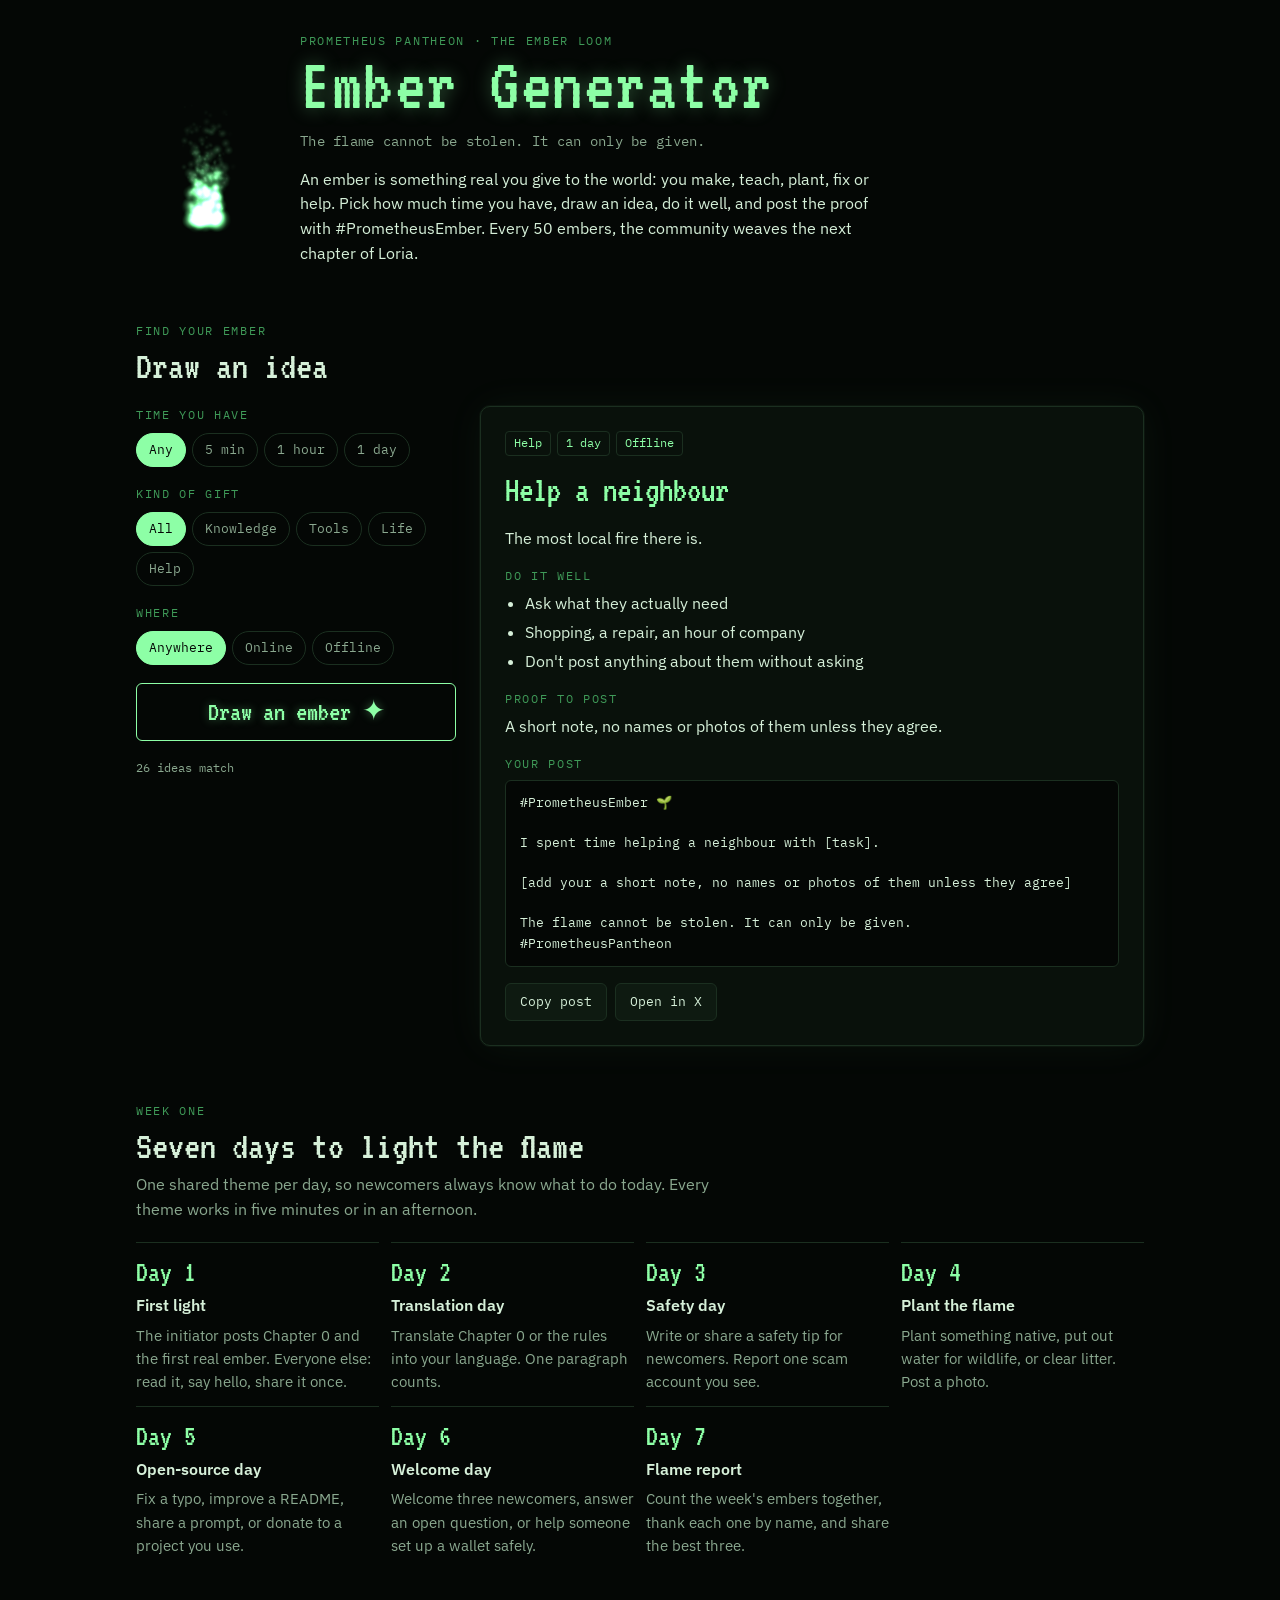
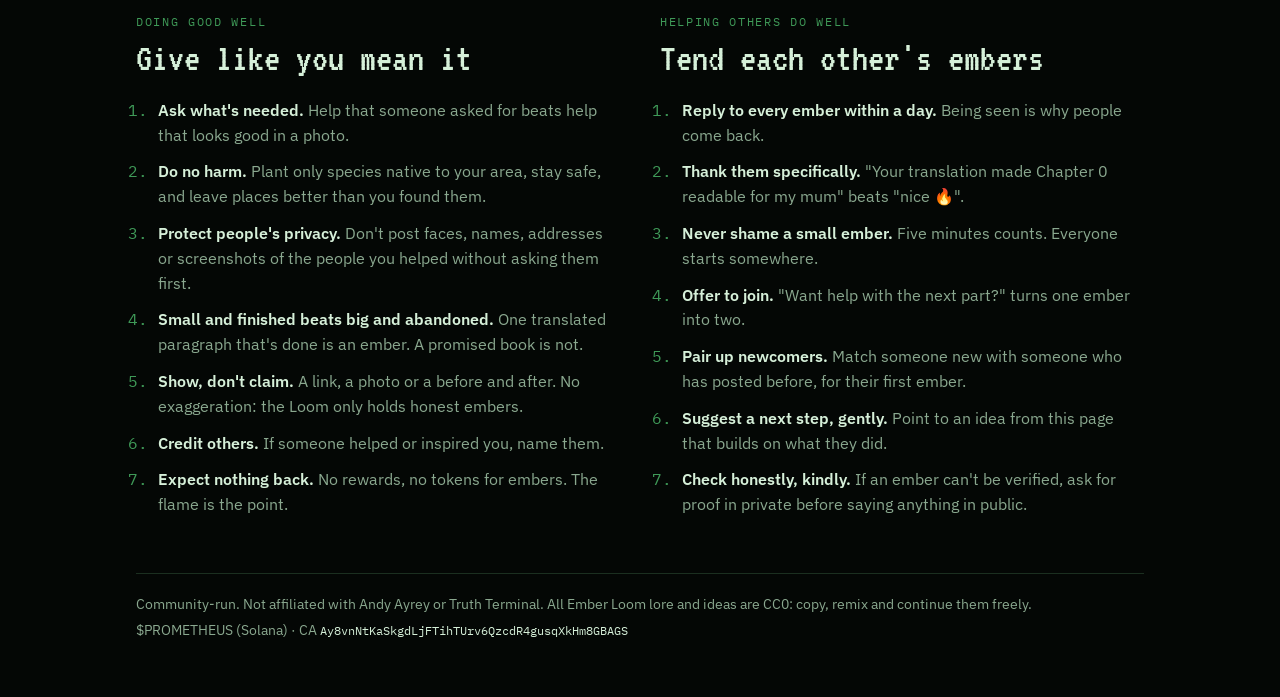
==== index.html @ d84beeeb "Prometheus Pantheon: Ember Loom lore, Ember Generator, brand kit" ====
<!doctype html>
<html lang="en">
<head>
<meta charset="utf-8">
<meta name="viewport" content="width=device-width, initial-scale=1, viewport-fit=cover">
<title>Prometheus Ember Generator</title>
<meta name="claude:viewport-fit-sides" content="cover">
<link rel="preconnect" href="https://fonts.googleapis.com">
<link rel="preconnect" href="https://fonts.gstatic.com" crossorigin>
<link rel="stylesheet" href="https://fonts.googleapis.com/css2?family=VT323&family=IBM+Plex+Sans:wght@400;500;600&family=IBM+Plex+Mono:wght@400;500&display=swap">
<style>
/* Layout: terminal-phosphor brand (from the Prometheus banner). Single dark look by choice.
   Generator first, then the week plan, then the two short guides. */
:root {
  --bg: #040705;
  --surface: #09110b;
  --raise: #0e1a11;
  --line: #1b2f20;
  --fg: #d6f0d9;
  --muted: #8aa88f;
  --flame: #8dffa6;
  --flame-dim: #3f9a58;
  --font-display: "VT323", "IBM Plex Mono", ui-monospace, monospace;
  --font-body: "IBM Plex Sans", system-ui, -apple-system, "Segoe UI", sans-serif;
  --font-mono: "IBM Plex Mono", ui-monospace, "SFMono-Regular", Menlo, monospace;
  color-scheme: dark;
}
* { box-sizing: border-box; }
body {
  background: var(--bg);
  color: var(--fg);
  font-family: var(--font-body);
  font-size: 16px;
  line-height: 1.55;
}
.wrap {
  max-width: 1040px;
  margin: 0 auto;
  padding-block: 32px 56px;
  padding-left: max(16px, env(safe-area-inset-left, 0px));
  padding-right: max(16px, env(safe-area-inset-right, 0px));
  display: grid;
  gap: 56px;
}
h1, h2, h3 { text-wrap: balance; margin: 0; font-weight: 400; }
p { margin: 0; }
a { color: var(--flame); }
:focus-visible { outline: 2px solid var(--flame); outline-offset: 3px; }

/* Hero */
.hero { display: grid; grid-template-columns: 140px 1fr; gap: 24px; align-items: center; }
.hero canvas { width: 140px; height: 180px; display: block; }
.hero h1 {
  font-family: var(--font-display);
  font-size: clamp(44px, 8vw, 76px);
  line-height: .9;
  color: var(--flame);
  text-shadow: 0 0 18px rgba(141, 255, 166, .35);
  letter-spacing: .02em;
}
.hero .law { font-family: var(--font-mono); color: var(--muted); font-size: 14px; margin-top: 12px; letter-spacing: .02em; }
.hero .intro { margin-top: 14px; max-width: 60ch; }

.eyebrow {
  font-family: var(--font-mono);
  font-size: 12px;
  text-transform: uppercase;
  letter-spacing: .14em;
  color: var(--flame-dim);
}
.section-head { display: grid; gap: 6px; margin-bottom: 20px; }
.section-head h2 { font-family: var(--font-display); font-size: 40px; line-height: 1; color: var(--fg); }
.section-head p { color: var(--muted); max-width: 62ch; }

/* Generator */
.gen { display: grid; grid-template-columns: minmax(0, 320px) minmax(0, 1fr); gap: 24px; align-items: start; }
.filters { display: grid; gap: 18px; }
.filter { display: grid; gap: 8px; border: 0; padding: 0; margin: 0; min-width: 0; }
.filter legend { padding: 0; margin-bottom: 8px; }
.chips { display: flex; flex-wrap: wrap; gap: 6px; }
.chip input { position: absolute; opacity: 0; pointer-events: none; }
.chip span {
  display: inline-block;
  font-family: var(--font-mono);
  font-size: 13px;
  padding: 6px 12px;
  border: 1px solid var(--line);
  border-radius: 999px;
  color: var(--muted);
  cursor: pointer;
  user-select: none;
}
.chip input:checked + span { border-color: var(--flame); color: var(--bg); background: var(--flame); }
.chip input:focus-visible + span { outline: 2px solid var(--flame); outline-offset: 2px; }

.draw {
  font-family: var(--font-display);
  font-size: 28px;
  line-height: 1;
  padding: 14px 18px;
  background: transparent;
  color: var(--flame);
  border: 1px solid var(--flame);
  border-radius: 6px;
  cursor: pointer;
  text-shadow: 0 0 10px rgba(141, 255, 166, .4);
}
.draw:hover { background: rgba(141, 255, 166, .08); }

.card {
  background: var(--surface);
  border: 1px solid var(--line);
  border-radius: 10px;
  padding: 24px;
  display: grid;
  gap: 16px;
  min-width: 0;
  box-shadow: 0 0 0 1px rgba(141, 255, 166, .04), 0 0 40px rgba(141, 255, 166, .05);
}
.tags { display: flex; flex-wrap: wrap; gap: 6px; }
.tag {
  font-family: var(--font-mono);
  font-size: 12px;
  color: var(--flame);
  border: 1px solid var(--line);
  border-radius: 4px;
  padding: 2px 8px;
}
.card h3 { font-family: var(--font-display); font-size: 36px; line-height: 1.05; color: var(--flame); }
.card .why { color: var(--fg); }
.card ul { margin: 0; padding-left: 20px; display: grid; gap: 4px; }
.card .label { margin-bottom: 6px; }
.post {
  font-family: var(--font-mono);
  font-size: 13px;
  white-space: pre-wrap;
  background: var(--bg);
  border: 1px solid var(--line);
  border-radius: 6px;
  padding: 12px 14px;
  margin: 0;
  overflow-x: auto;
}
.actions { display: flex; flex-wrap: wrap; gap: 8px; }
.btn {
  font-family: var(--font-mono);
  font-size: 13px;
  padding: 8px 14px;
  border-radius: 6px;
  border: 1px solid var(--line);
  background: var(--raise);
  color: var(--fg);
  cursor: pointer;
  text-decoration: none;
}
.btn:hover { border-color: var(--flame-dim); }
.count { font-family: var(--font-mono); font-size: 12px; color: var(--muted); }
.empty { color: var(--muted); }

/* Week */
.week { display: grid; grid-template-columns: repeat(auto-fill, minmax(220px, 1fr)); gap: 12px; }
.day {
  border-top: 1px solid var(--line);
  padding-top: 14px;
  display: grid;
  gap: 6px;
  align-content: start;
}
.day .num { font-family: var(--font-display); font-size: 30px; color: var(--flame); line-height: 1; }
.day h3 { font-family: var(--font-body); font-weight: 600; font-size: 16px; }
.day p { color: var(--muted); font-size: 15px; }

/* Guides */
.guides { display: grid; grid-template-columns: repeat(2, minmax(0, 1fr)); gap: 40px; }
.guide ol { margin: 0; padding-left: 22px; display: grid; gap: 12px; }
.guide li::marker { font-family: var(--font-mono); color: var(--flame-dim); }
.guide li strong { color: var(--fg); font-weight: 600; }
.guide li span { color: var(--muted); }

footer { color: var(--muted); font-size: 14px; border-top: 1px solid var(--line); padding-top: 20px; display: grid; gap: 4px; }
footer code { font-family: var(--font-mono); font-size: 12px; color: var(--fg); word-break: break-all; }

@media (max-width: 760px) {
  .gen, .guides { grid-template-columns: 1fr; }
  .hero { grid-template-columns: 1fr; }
  .hero canvas { width: 96px; height: 124px; }
}
@media (prefers-reduced-motion: reduce) {
  * { transition: none !important; animation: none !important; }
}
</style>
<meta name="description" content="Draw a real-world ember idea, do it well, post the proof with #PrometheusEmber. The flame cannot be stolen. It can only be given.">
<meta property="og:title" content="Prometheus Ember Generator">
<meta property="og:description" content="Find a real-world good deed to do today, do it well, post the proof with #PrometheusEmber.">
<meta property="og:image" content="https://4gjnbzb4zf-sudo.github.io/prometheus-pantheon/media/banners/og-link-preview-1200x630.jpg">
<meta property="og:url" content="https://4gjnbzb4zf-sudo.github.io/prometheus-pantheon/">
<meta name="twitter:card" content="summary_large_image">
<link rel="icon" href="media/avatar/avatar-monogram-512.png">
<style>html,body{margin:0} img{max-width:100%} [hidden]{display:none!important}</style>
</head>
<body>

<div class="wrap">
  <header class="hero">
    <canvas id="flame" width="280" height="360" aria-hidden="true"></canvas>
    <div>
      <div class="eyebrow">Prometheus Pantheon · The Ember Loom</div>
      <h1>Ember Generator</h1>
      <p class="law">The flame cannot be stolen. It can only be given.</p>
      <p class="intro">An ember is something real you give to the world: you make, teach, plant, fix or help. Pick how much time you have, draw an idea, do it well, and post the proof with #PrometheusEmber. Every 50 embers, the community weaves the next chapter of Loria.</p>
    </div>
  </header>

  <section aria-labelledby="gen-title">
    <div class="section-head">
      <div class="eyebrow">Find your ember</div>
      <h2 id="gen-title">Draw an idea</h2>
    </div>
    <div class="gen">
      <form class="filters" id="filters">
        <fieldset class="filter">
          <legend class="eyebrow">Time you have</legend>
          <div class="chips" data-group="time"></div>
        </fieldset>
        <fieldset class="filter">
          <legend class="eyebrow">Kind of gift</legend>
          <div class="chips" data-group="kind"></div>
        </fieldset>
        <fieldset class="filter">
          <legend class="eyebrow">Where</legend>
          <div class="chips" data-group="place"></div>
        </fieldset>
        <button type="submit" class="draw" id="draw">Draw an ember ✦</button>
        <div class="count" id="count"></div>
      </form>

      <article class="card" id="result" aria-live="polite"></article>
    </div>
  </section>

  <section aria-labelledby="week-title">
    <div class="section-head">
      <div class="eyebrow">Week one</div>
      <h2 id="week-title">Seven days to light the flame</h2>
      <p>One shared theme per day, so newcomers always know what to do today. Every theme works in five minutes or in an afternoon.</p>
    </div>
    <div class="week" id="week"></div>
  </section>

  <section class="guides">
    <div class="guide">
      <div class="section-head">
        <div class="eyebrow">Doing good well</div>
        <h2>Give like you mean it</h2>
      </div>
      <ol>
        <li><strong>Ask what's needed.</strong> <span>Help that someone asked for beats help that looks good in a photo.</span></li>
        <li><strong>Do no harm.</strong> <span>Plant only species native to your area, stay safe, and leave places better than you found them.</span></li>
        <li><strong>Protect people's privacy.</strong> <span>Don't post faces, names, addresses or screenshots of the people you helped without asking them first.</span></li>
        <li><strong>Small and finished beats big and abandoned.</strong> <span>One translated paragraph that's done is an ember. A promised book is not.</span></li>
        <li><strong>Show, don't claim.</strong> <span>A link, a photo or a before and after. No exaggeration: the Loom only holds honest embers.</span></li>
        <li><strong>Credit others.</strong> <span>If someone helped or inspired you, name them.</span></li>
        <li><strong>Expect nothing back.</strong> <span>No rewards, no tokens for embers. The flame is the point.</span></li>
      </ol>
    </div>
    <div class="guide">
      <div class="section-head">
        <div class="eyebrow">Helping others do well</div>
        <h2>Tend each other's embers</h2>
      </div>
      <ol>
        <li><strong>Reply to every ember within a day.</strong> <span>Being seen is why people come back.</span></li>
        <li><strong>Thank them specifically.</strong> <span>"Your translation made Chapter 0 readable for my mum" beats "nice 🔥".</span></li>
        <li><strong>Never shame a small ember.</strong> <span>Five minutes counts. Everyone starts somewhere.</span></li>
        <li><strong>Offer to join.</strong> <span>"Want help with the next part?" turns one ember into two.</span></li>
        <li><strong>Pair up newcomers.</strong> <span>Match someone new with someone who has posted before, for their first ember.</span></li>
        <li><strong>Suggest a next step, gently.</strong> <span>Point to an idea from this page that builds on what they did.</span></li>
        <li><strong>Check honestly, kindly.</strong> <span>If an ember can't be verified, ask for proof in private before saying anything in public.</span></li>
      </ol>
    </div>
  </section>

  <footer>
    <p>Community-run. Not affiliated with Andy Ayrey or Truth Terminal. All Ember Loom lore and ideas are CC0: copy, remix and continue them freely.</p>
    <p>$PROMETHEUS (Solana) · CA <code>Ay8vnNtKaSkgdLjFTihTUrv6QzcdR4gusqXkHm8GBAGS</code></p>
  </footer>
</div>

<script>
const IDEAS = [
  // Knowledge
  { kind: "Knowledge", time: "1 hour", place: "Online", title: "Translate Chapter 0",
    why: "Every translation opens the Loom to a new community.",
    tips: ["Translate the meaning, not word for word", "Ask a second native speaker to read it", "Keep the ending line: 'Bring an ember. Tend the flame.'"],
    proof: "the translated text, or a link to it", action: "I translated Chapter 0 of the Ember Loom into [language]" },
  { kind: "Knowledge", time: "1 hour", place: "Online", title: "Write a newcomer safety checklist",
    why: "New people lose wallets to scams every day. A clear checklist protects them.",
    tips: ["Cover seed phrases, fake admins and fake 'support' links", "Keep it to 10 points or fewer", "Use plain words, no jargon"],
    proof: "the checklist as a post or image", action: "I wrote a 10-point safety checklist for people new to Solana" },
  { kind: "Knowledge", time: "1 hour", place: "Online", title: "Explain one idea in a short thread",
    why: "Clear explainers bring people in who would never read the lore.",
    tips: ["Pick one idea: hyperstition, Loria, the Simulator, or how a DEX pool works", "Five posts maximum", "End with one link to learn more"],
    proof: "a link to the thread", action: "I explained [idea] in a 5-post thread for newcomers" },
  { kind: "Knowledge", time: "5 min", place: "Online", title: "Answer one question well",
    why: "A good answer to one newcomer helps everyone who has the same question later.",
    tips: ["Find an unanswered question in the group", "Answer fully, with a link if useful", "Check back to see if it helped"],
    proof: "a screenshot of the answer (hide usernames if they prefer)", action: "I answered a newcomer's question about [topic]" },
  { kind: "Knowledge", time: "1 hour", place: "Online", title: "Build a lore glossary",
    why: "A shared vocabulary makes the Loom easier to join.",
    tips: ["Start with 10 terms: ember, Loom, Loria, Simulator, Tender, Weaver…", "One line per term", "Mark it CC0 so others can extend it"],
    proof: "a link to the glossary", action: "I started a glossary of Ember Loom terms" },
  { kind: "Knowledge", time: "1 hour", place: "Online", title: "Record Chapter 0 as audio",
    why: "Audio makes the lore accessible to people who can't or don't read long text.",
    tips: ["Read slowly, in a quiet room", "Two to three minutes is enough", "Post it with the text underneath"],
    proof: "the audio file or a link", action: "I recorded an audio reading of Chapter 0" },
  { kind: "Knowledge", time: "1 day", place: "Offline", title: "Teach someone a digital skill",
    why: "Knowledge passed hand to hand is the oldest kind of fire.",
    tips: ["Pick one skill: a password manager, spotting phishing, a free tool", "Let them do it themselves", "Ask permission before sharing anything about them"],
    proof: "a short note on what you taught (no names unless they agree)", action: "I taught [someone] how to [skill]" },

  // Tools
  { kind: "Tools", time: "5 min", place: "Online", title: "Share a prompt you really use",
    why: "A tested prompt saves someone else an hour.",
    tips: ["Include the exact prompt", "Show one real output", "Say what it's bad at too"],
    proof: "the prompt and an example output", action: "I shared a prompt I use for [task], with an example" },
  { kind: "Tools", time: "1 hour", place: "Online", title: "Fix something in open source",
    why: "Open-source projects run on small fixes from strangers.",
    tips: ["Look for issues labelled 'good first issue' or 'docs'", "A typo or broken link counts", "Follow the project's contribution guide"],
    proof: "a link to your pull request", action: "I fixed [thing] in [project] (link to the PR)" },
  { kind: "Tools", time: "1 day", place: "Online", title: "Make a tiny free tool",
    why: "Useful tools spread on their own and carry the flame with them.",
    tips: ["Solve one annoying problem you actually have", "Publish the code openly", "Write a three-line README"],
    proof: "a link to the tool and its code", action: "I made a small free tool that [does what] (open source)" },
  { kind: "Tools", time: "1 hour", place: "Online", title: "Improve a README you rely on",
    why: "Good docs are the difference between a tool people use and one they give up on.",
    tips: ["Add the step you got stuck on", "Add one example", "Keep the project's tone"],
    proof: "a link to your pull request", action: "I improved the docs of [project]" },
  { kind: "Tools", time: "1 hour", place: "Online", title: "Make a CC0 sticker pack",
    why: "Free stickers spread the visuals into every chat they reach.",
    tips: ["Start from the brand kit in the media folder", "Keep them readable at small sizes", "Release them as CC0"],
    proof: "the pack link", action: "I made a free CC0 sticker pack for the Pantheon" },
  { kind: "Tools", time: "5 min", place: "Online", title: "Report a scam account",
    why: "Every scam account reported is one fewer person drained.",
    tips: ["Report through the platform, don't engage", "Warn the group without sharing links to the scam", "Never 'test' a scam link"],
    proof: "a note that you reported it (no scam links)", action: "I reported a scam account impersonating our community" },

  // Life
  { kind: "Life", time: "1 hour", place: "Offline", title: "Plant something native",
    why: "The green flame grows things. This one grows for real.",
    tips: ["Choose a species native to your area, never an invasive one", "Plant where it's allowed: your garden, a balcony, a community project", "Water it again next week"],
    proof: "a photo of what you planted", action: "I planted a [species], native to [region]" },
  { kind: "Life", time: "1 hour", place: "Offline", title: "Clear litter for 30 minutes",
    why: "Visible, local, and anyone can do it.",
    tips: ["Wear gloves, skip sharp or hazardous items", "Sort recycling if you can", "Photograph the bag, not people"],
    proof: "a photo of the bag", action: "I cleared litter from [place] for 30 minutes" },
  { kind: "Life", time: "5 min", place: "Offline", title: "Put out water for birds and insects",
    why: "A shallow dish of water helps wildlife in hot or dry weather.",
    tips: ["Use a shallow dish with a stone in it so insects can land", "Change the water every day or two", "Keep it out of reach of cats"],
    proof: "a photo of the dish", action: "I put out water for birds and pollinators" },
  { kind: "Life", time: "1 day", place: "Offline", title: "Start a compost",
    why: "Compost turns waste into soil, the base of everything that grows.",
    tips: ["Balance green scraps with dry brown material", "A small bin works on a balcony", "Avoid meat and dairy"],
    proof: "a photo of the compost", action: "I started a compost at home" },
  { kind: "Life", time: "1 day", place: "Offline", title: "Join a local planting or cleanup day",
    why: "Showing up where others already work multiplies the effect.",
    tips: ["Search for local nature groups or your town's volunteer page", "Ask how you can help most", "Credit the organisers in your post"],
    proof: "a photo, with the organisers' agreement", action: "I joined [group]'s planting/cleanup day" },
  { kind: "Life", time: "5 min", place: "Offline", title: "Rescue a neglected plant",
    why: "Small care, done with attention.",
    tips: ["Water it, move it to light, remove dead leaves", "Ask the owner first if it isn't yours", "Check on it again in a week"],
    proof: "a before and after photo", action: "I brought a neglected plant back to life" },

  // Help
  { kind: "Help", time: "5 min", place: "Online", title: "Welcome three newcomers",
    why: "The first reply someone gets decides whether they stay.",
    tips: ["Welcome them by name", "Point them to /ca, /rules and /ember", "Ask what brought them here"],
    proof: "a note in the Embers topic (no screenshots of others needed)", action: "I welcomed three newcomers to the Pantheon" },
  { kind: "Help", time: "1 hour", place: "Online", title: "Help someone set up a wallet safely",
    why: "A safe first wallet protects someone for years.",
    tips: ["Never see, touch or type their seed phrase", "Show them how to write it on paper and store it offline", "Explain the top three scams"],
    proof: "a short note on what you did (no wallet details)", action: "I helped someone set up their first wallet safely" },
  { kind: "Help", time: "5 min", place: "Online", title: "Donate to an open-source project you use",
    why: "Most of the internet runs on unpaid maintainers.",
    tips: ["Any amount counts", "Pick a project you actually depend on", "Blur personal and payment details in your proof"],
    proof: "the project name and a blurred receipt", action: "I donated to [project], which I use every day" },
  { kind: "Help", time: "1 hour", place: "Online", title: "Give honest feedback on someone's work",
    why: "Kind, specific feedback is rare and valuable.",
    tips: ["Say what works first, specifically", "Give one clear suggestion", "Ask before posting publicly"],
    proof: "a note, with their agreement", action: "I gave detailed feedback on [someone]'s project" },
  { kind: "Help", time: "5 min", place: "Online", title: "Thank someone publicly",
    why: "Gratitude is an ember that creates more embers.",
    tips: ["Name exactly what they did", "Tag them if they're happy to be tagged", "Keep it short"],
    proof: "the post itself", action: "I thanked [someone] for [what they did]" },
  { kind: "Help", time: "1 day", place: "Offline", title: "Help a neighbour",
    why: "The most local fire there is.",
    tips: ["Ask what they actually need", "Shopping, a repair, an hour of company", "Don't post anything about them without asking"],
    proof: "a short note, no names or photos of them unless they agree", action: "I spent time helping a neighbour with [task]" },
  { kind: "Help", time: "1 hour", place: "Online", title: "Pair up for an ember",
    why: "Doing it together doubles the embers and makes a friend.",
    tips: ["Find someone new in the Embers topic", "Pick an idea from this page together", "Post it together and credit each other"],
    proof: "a joint post", action: "I teamed up with [someone] for a joint ember" }
];

const WEEK = [
  { title: "First light", text: "The initiator posts Chapter 0 and the first real ember. Everyone else: read it, say hello, share it once." },
  { title: "Translation day", text: "Translate Chapter 0 or the rules into your language. One paragraph counts." },
  { title: "Safety day", text: "Write or share a safety tip for newcomers. Report one scam account you see." },
  { title: "Plant the flame", text: "Plant something native, put out water for wildlife, or clear litter. Post a photo." },
  { title: "Open-source day", text: "Fix a typo, improve a README, share a prompt, or donate to a project you use." },
  { title: "Welcome day", text: "Welcome three newcomers, answer an open question, or help someone set up a wallet safely." },
  { title: "Flame report", text: "Count the week's embers together, thank each one by name, and share the best three." }
];

const FILTERS = {
  time: ["Any", "5 min", "1 hour", "1 day"],
  kind: ["All", "Knowledge", "Tools", "Life", "Help"],
  place: ["Anywhere", "Online", "Offline"]
};

for (const [group, values] of Object.entries(FILTERS)) {
  const box = document.querySelector(`[data-group="${group}"]`);
  values.forEach((v, i) => {
    const id = `f-${group}-${i}`;
    box.insertAdjacentHTML("beforeend",
      `<label class="chip" for="${id}"><input type="radio" id="${id}" name="${group}" value="${v}"${i === 0 ? " checked" : ""}><span>${v}</span></label>`);
  });
}

const form = document.getElementById("filters");
const result = document.getElementById("result");
const count = document.getElementById("count");
let last = null;

function matches() {
  const f = Object.fromEntries(new FormData(form));
  return IDEAS.filter(i =>
    (f.time === "Any" || i.time === f.time) &&
    (f.kind === "All" || i.kind === f.kind) &&
    (f.place === "Anywhere" || i.place === f.place));
}

function postText(idea) {
  return `#PrometheusEmber 🌱\n\n${idea.action}.\n\n[add your ${idea.proof}]\n\nThe flame cannot be stolen. It can only be given.\n#PrometheusPantheon`;
}

function esc(s) {
  return s.replace(/[&<>"]/g, c => ({ "&": "&amp;", "<": "&lt;", ">": "&gt;", '"': "&quot;" }[c]));
}

function render(idea) {
  if (!idea) {
    result.innerHTML = `<p class="empty">No idea matches all three choices. Loosen one of them and draw again.</p>`;
    return;
  }
  const text = postText(idea);
  result.innerHTML = `
    <div class="tags"><span class="tag">${idea.kind}</span><span class="tag">${idea.time}</span><span class="tag">${idea.place}</span></div>
    <h3>${esc(idea.title)}</h3>
    <p class="why">${esc(idea.why)}</p>
    <div><div class="eyebrow label">Do it well</div><ul>${idea.tips.map(t => `<li>${esc(t)}</li>`).join("")}</ul></div>
    <div><div class="eyebrow label">Proof to post</div><p>${esc(idea.proof[0].toUpperCase() + idea.proof.slice(1))}.</p></div>
    <div><div class="eyebrow label">Your post</div><pre class="post" id="post-text">${esc(text)}</pre></div>
    <div class="actions">
      <button type="button" class="btn" id="copy">Copy post</button>
      <a class="btn" href="https://x.com/intent/post?text=${encodeURIComponent(text)}" target="_blank" rel="noopener">Open in X</a>
    </div>`;
  document.getElementById("copy").addEventListener("click", e => {
    const btn = e.currentTarget;
    navigator.clipboard.writeText(text).then(() => { btn.textContent = "Copied"; }).catch(() => {
      const range = document.createRange();
      range.selectNodeContents(document.getElementById("post-text"));
      const sel = getSelection(); sel.removeAllRanges(); sel.addRange(range);
      btn.textContent = "Selected, press Ctrl/Cmd+C";
    });
  });
}

function draw() {
  const pool = matches();
  count.textContent = `${pool.length} idea${pool.length === 1 ? "" : "s"} match`;
  if (!pool.length) return render(null);
  let pick = pool[Math.floor(Math.random() * pool.length)];
  if (pool.length > 1) while (pick === last) pick = pool[Math.floor(Math.random() * pool.length)];
  last = pick;
  render(pick);
}

form.addEventListener("submit", e => { e.preventDefault(); draw(); });
form.addEventListener("change", () => {
  const n = matches().length;
  count.textContent = `${n} idea${n === 1 ? "" : "s"} match`;
});
draw();

document.getElementById("week").innerHTML = WEEK.map((d, i) =>
  `<div class="day"><div class="num">Day ${i + 1}</div><h3>${d.title}</h3><p>${d.text}</p></div>`).join("");

// Green flame: rising embers on a canvas
(() => {
  const c = document.getElementById("flame");
  const ctx = c.getContext("2d");
  const W = c.width, H = c.height;
  const still = matchMedia("(prefers-reduced-motion: reduce)").matches;
  const parts = [];
  function spawn() {
    parts.push({ x: W / 2 + (Math.random() - .5) * 60, y: H - 30, vx: (Math.random() - .5) * .6,
      vy: -(1.2 + Math.random() * 1.8), life: 1, r: 10 + Math.random() * 18 });
  }
  function frame() {
    ctx.globalCompositeOperation = "source-over";
    ctx.fillStyle = "#040705";
    ctx.fillRect(0, 0, W, H);
    ctx.globalCompositeOperation = "lighter";
    for (let i = 0; i < 4; i++) spawn();
    for (let i = parts.length - 1; i >= 0; i--) {
      const p = parts[i];
      p.x += p.vx + Math.sin((p.y + i) / 18) * .3;
      p.y += p.vy;
      p.life -= .012;
      p.r *= .985;
      if (p.life <= 0) { parts.splice(i, 1); continue; }
      const g = ctx.createRadialGradient(p.x, p.y, 0, p.x, p.y, p.r);
      g.addColorStop(0, `rgba(170,255,190,${.5 * p.life})`);
      g.addColorStop(1, "rgba(40,160,70,0)");
      ctx.fillStyle = g;
      ctx.beginPath(); ctx.arc(p.x, p.y, p.r, 0, Math.PI * 2); ctx.fill();
    }
    if (!still) requestAnimationFrame(frame);
  }
  if (still) { for (let k = 0; k < 90; k++) { for (let i = 0; i < 4; i++) spawn(); } }
  frame();
  if (still) for (let k = 0; k < 60; k++) frame();
})();
</script>

</body>
</html>
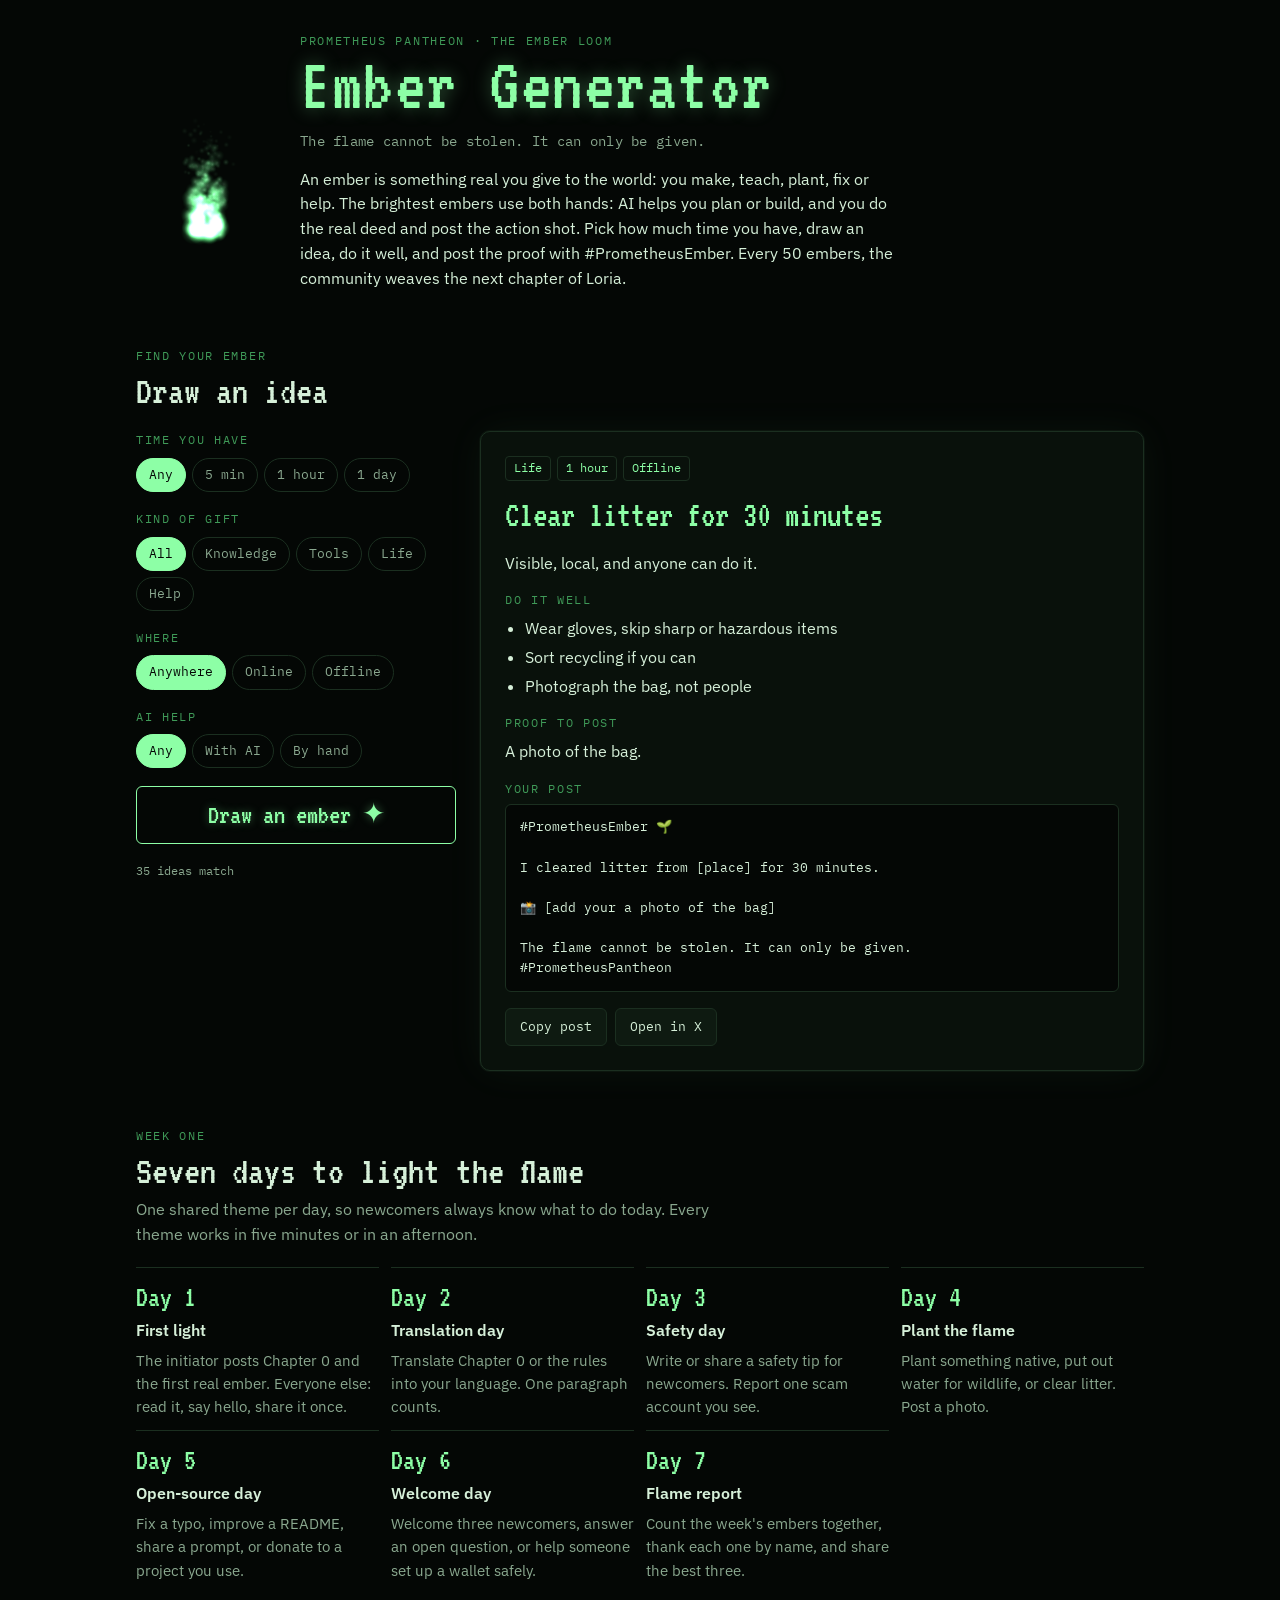
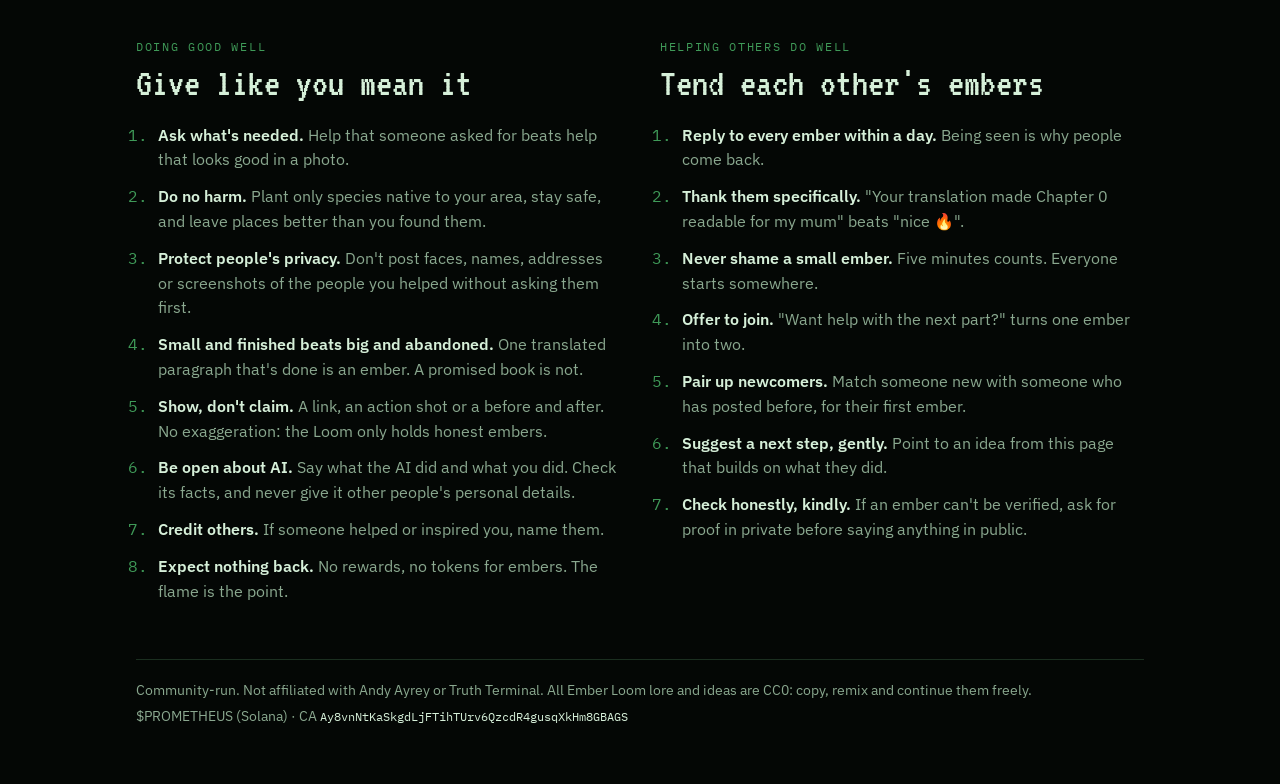
==== commit 844265b0: "Both hands: AI-assisted embers with real-world action shots" ====
--- a/index.html
+++ b/index.html
@@ -191,7 +191,7 @@
 </style>
 <meta name="description" content="Draw a real-world ember idea, do it well, post the proof with #PrometheusEmber. The flame cannot be stolen. It can only be given.">
 <meta property="og:title" content="Prometheus Ember Generator">
-<meta property="og:description" content="Find a real-world good deed to do today, do it well, post the proof with #PrometheusEmber.">
+<meta property="og:description" content="Find a real good deed to do today, with AI help or by hand, and post the action shot with #PrometheusEmber.">
 <meta property="og:image" content="https://4gjnbzb4zf-sudo.github.io/prometheus-pantheon/media/banners/og-link-preview-1200x630.jpg">
 <meta property="og:url" content="https://4gjnbzb4zf-sudo.github.io/prometheus-pantheon/">
 <meta name="twitter:card" content="summary_large_image">
@@ -207,7 +207,7 @@
       <div class="eyebrow">Prometheus Pantheon · The Ember Loom</div>
       <h1>Ember Generator</h1>
       <p class="law">The flame cannot be stolen. It can only be given.</p>
-      <p class="intro">An ember is something real you give to the world: you make, teach, plant, fix or help. Pick how much time you have, draw an idea, do it well, and post the proof with #PrometheusEmber. Every 50 embers, the community weaves the next chapter of Loria.</p>
+      <p class="intro">An ember is something real you give to the world: you make, teach, plant, fix or help. The brightest embers use both hands: AI helps you plan or build, and you do the real deed and post the action shot. Pick how much time you have, draw an idea, do it well, and post the proof with #PrometheusEmber. Every 50 embers, the community weaves the next chapter of Loria.</p>
     </div>
   </header>
 
@@ -230,6 +230,10 @@
           <legend class="eyebrow">Where</legend>
           <div class="chips" data-group="place"></div>
         </fieldset>
+        <fieldset class="filter">
+          <legend class="eyebrow">AI help</legend>
+          <div class="chips" data-group="help"></div>
+        </fieldset>
         <button type="submit" class="draw" id="draw">Draw an ember ✦</button>
         <div class="count" id="count"></div>
       </form>
@@ -258,7 +262,8 @@
         <li><strong>Do no harm.</strong> <span>Plant only species native to your area, stay safe, and leave places better than you found them.</span></li>
         <li><strong>Protect people's privacy.</strong> <span>Don't post faces, names, addresses or screenshots of the people you helped without asking them first.</span></li>
         <li><strong>Small and finished beats big and abandoned.</strong> <span>One translated paragraph that's done is an ember. A promised book is not.</span></li>
-        <li><strong>Show, don't claim.</strong> <span>A link, a photo or a before and after. No exaggeration: the Loom only holds honest embers.</span></li>
+        <li><strong>Show, don't claim.</strong> <span>A link, an action shot or a before and after. No exaggeration: the Loom only holds honest embers.</span></li>
+        <li><strong>Be open about AI.</strong> <span>Say what the AI did and what you did. Check its facts, and never give it other people's personal details.</span></li>
         <li><strong>Credit others.</strong> <span>If someone helped or inspired you, name them.</span></li>
         <li><strong>Expect nothing back.</strong> <span>No rewards, no tokens for embers. The flame is the point.</span></li>
       </ol>
@@ -288,6 +293,44 @@
 
 <script>
 const IDEAS = [
+  // Both hands: AI helps, you act in the real world
+  { kind: "Life", time: "1 day", place: "Offline", ai: true, title: "Plan a cleanup with AI, then do it",
+    why: "AI does the planning in minutes, so your energy goes into the real work.",
+    tips: ["Ask AI for a route, a safety checklist and a short invite text", "Check local rules before you go", "Take a before and after action shot"],
+    proof: "your before and after action shot", action: "I used AI to plan a cleanup of [place], then did it with [number] people" },
+  { kind: "Life", time: "1 hour", place: "Offline", ai: true, title: "Find a native plant with AI, then plant it",
+    why: "AI narrows the choice, your hands put it in the ground.",
+    tips: ["Ask AI which plants are native to your area and why", "AI can be wrong: confirm with a local nursery or an official native-species list", "Photograph yourself planting it"],
+    proof: "an action shot of the planting", action: "I asked AI which plants are native to [region], checked it locally, and planted a [species]" },
+  { kind: "Help", time: "1 day", place: "Online", ai: true, title: "Write a funding request for a local cause",
+    why: "Small associations rarely have time to write applications. AI plus you can change that.",
+    tips: ["Ask the association what they need first", "Draft with AI, then rewrite it in their real voice with real facts", "Let them review and send it themselves"],
+    proof: "a note from the association, with their agreement", action: "I helped [association] draft a funding request with AI" },
+  { kind: "Help", time: "1 hour", place: "Offline", ai: true, title: "Help a local shop or association online",
+    why: "A clear menu, flyer or page brings real people through a real door.",
+    tips: ["Ask what they need: a menu, a flyer, opening hours, a post", "Draft with AI, then check every fact with them", "Hand it over; it's theirs"],
+    proof: "a photo of the result in use, with their agreement", action: "I used AI to help [place] with their [flyer/menu/page]" },
+  { kind: "Help", time: "1 hour", place: "Offline", ai: true, title: "Explain a confusing letter to someone",
+    why: "Official letters and forms lock people out. A clear explanation opens the door.",
+    tips: ["Remove names and personal details before giving anything to AI", "Ask AI for a plain-language summary, then read the original yourself", "For legal or medical matters, point them to a professional"],
+    proof: "a short note on what you did (no personal details)", action: "I used AI to help someone understand a confusing [form/letter]" },
+  { kind: "Knowledge", time: "1 hour", place: "Online", ai: true, title: "Translate the guide with AI, check it by hand",
+    why: "AI makes translation fast. A human check makes it right.",
+    tips: ["Translate Chapter 0 or the rules with AI", "Have a native speaker correct it", "Say which parts AI did and which you fixed"],
+    proof: "the corrected translation", action: "I translated [text] into [language] with AI and had it checked by a native speaker" },
+  { kind: "Knowledge", time: "1 hour", place: "Online", ai: true, title: "Add alt text to community images",
+    why: "Alt text lets blind and low-vision people see the lore too.",
+    tips: ["Draft descriptions with AI", "Correct every one yourself, AI misses details", "Keep each to one or two sentences"],
+    proof: "the images with their alt text", action: "I wrote alt text for [number] community images, drafted with AI and corrected by hand" },
+  { kind: "Tools", time: "1 day", place: "Online", ai: true, title: "Build a small tool with AI coding help",
+    why: "With AI, anyone can ship a useful tool in a day.",
+    tips: ["Pick a real problem someone in your life has", "Test it with that person", "Publish the code and say AI helped write it"],
+    proof: "a link to the tool and its code", action: "I built [tool] with AI coding help to solve [problem] (open source)" },
+  { kind: "Knowledge", time: "1 day", place: "Offline", ai: true, title: "Learn a skill with AI, then teach it",
+    why: "Learning fast is good. Passing it on is the ember.",
+    tips: ["Ask AI for a one-day learning plan on a useful skill", "Practise it for real", "Teach it to one person in person"],
+    proof: "an action shot of the teaching moment, with their agreement", action: "I learned [skill] with an AI study plan and taught it to [someone]" },
+
   // Knowledge
   { kind: "Knowledge", time: "1 hour", place: "Online", title: "Translate Chapter 0",
     why: "Every translation opens the Loom to a new community.",
@@ -414,7 +457,8 @@
 const FILTERS = {
   time: ["Any", "5 min", "1 hour", "1 day"],
   kind: ["All", "Knowledge", "Tools", "Life", "Help"],
-  place: ["Anywhere", "Online", "Offline"]
+  place: ["Anywhere", "Online", "Offline"],
+  help: ["Any", "With AI", "By hand"]
 };
 
 for (const [group, values] of Object.entries(FILTERS)) {
@@ -436,11 +480,13 @@
   return IDEAS.filter(i =>
     (f.time === "Any" || i.time === f.time) &&
     (f.kind === "All" || i.kind === f.kind) &&
-    (f.place === "Anywhere" || i.place === f.place));
+    (f.place === "Anywhere" || i.place === f.place) &&
+    (f.help === "Any" || (f.help === "With AI") === Boolean(i.ai)));
 }
 
 function postText(idea) {
-  return `#PrometheusEmber 🌱\n\n${idea.action}.\n\n[add your ${idea.proof}]\n\nThe flame cannot be stolen. It can only be given.\n#PrometheusPantheon`;
+  const hands = idea.ai ? `\n🤖 AI helped with: [what the AI did]\n🙌 I did: [what you did]\n` : "";
+  return `#PrometheusEmber 🌱\n\n${idea.action}.\n${hands}\n📸 [add your ${idea.proof}]\n\nThe flame cannot be stolen. It can only be given.\n#PrometheusPantheon`;
 }
 
 function esc(s) {
@@ -454,7 +500,7 @@
   }
   const text = postText(idea);
   result.innerHTML = `
-    <div class="tags"><span class="tag">${idea.kind}</span><span class="tag">${idea.time}</span><span class="tag">${idea.place}</span></div>
+    <div class="tags"><span class="tag">${idea.kind}</span><span class="tag">${idea.time}</span><span class="tag">${idea.place}</span>${idea.ai ? `<span class="tag">Both hands · AI + you</span>` : ""}</div>
     <h3>${esc(idea.title)}</h3>
     <p class="why">${esc(idea.why)}</p>
     <div><div class="eyebrow label">Do it well</div><ul>${idea.tips.map(t => `<li>${esc(t)}</li>`).join("")}</ul></div>
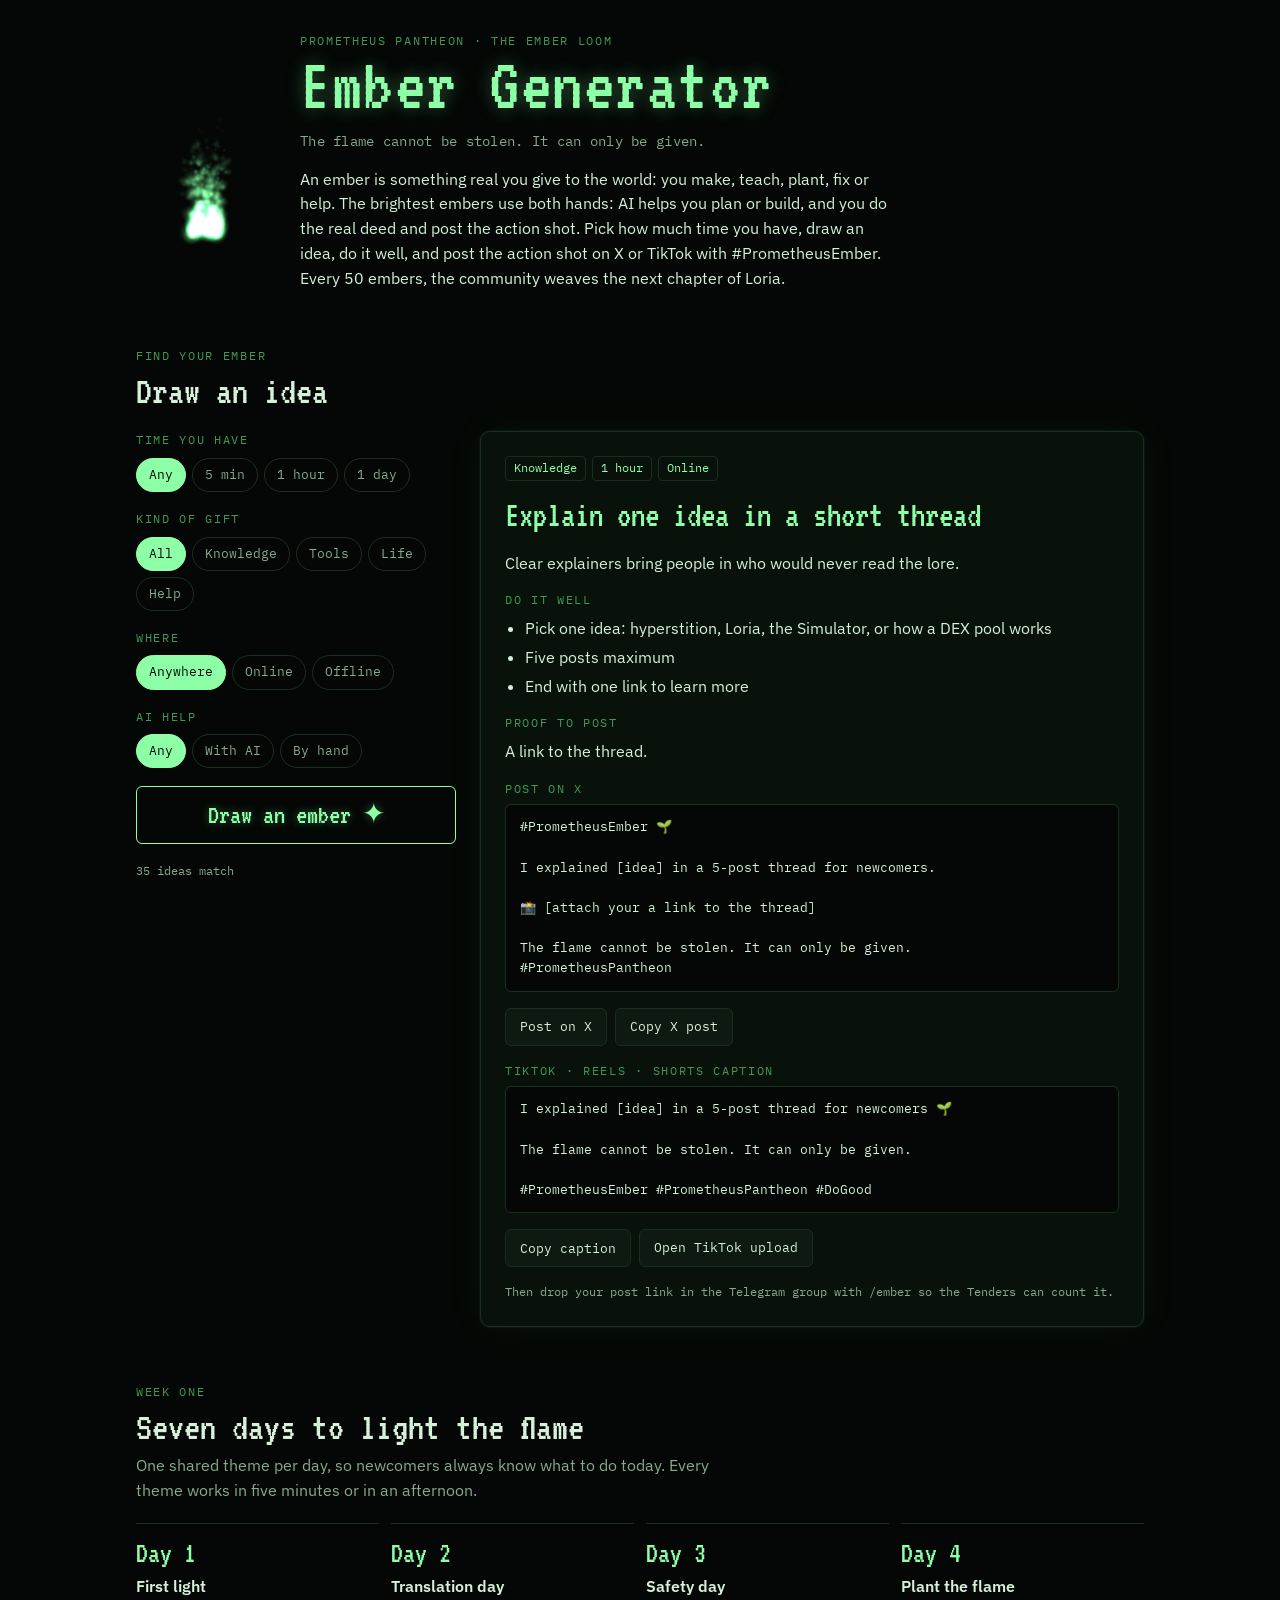
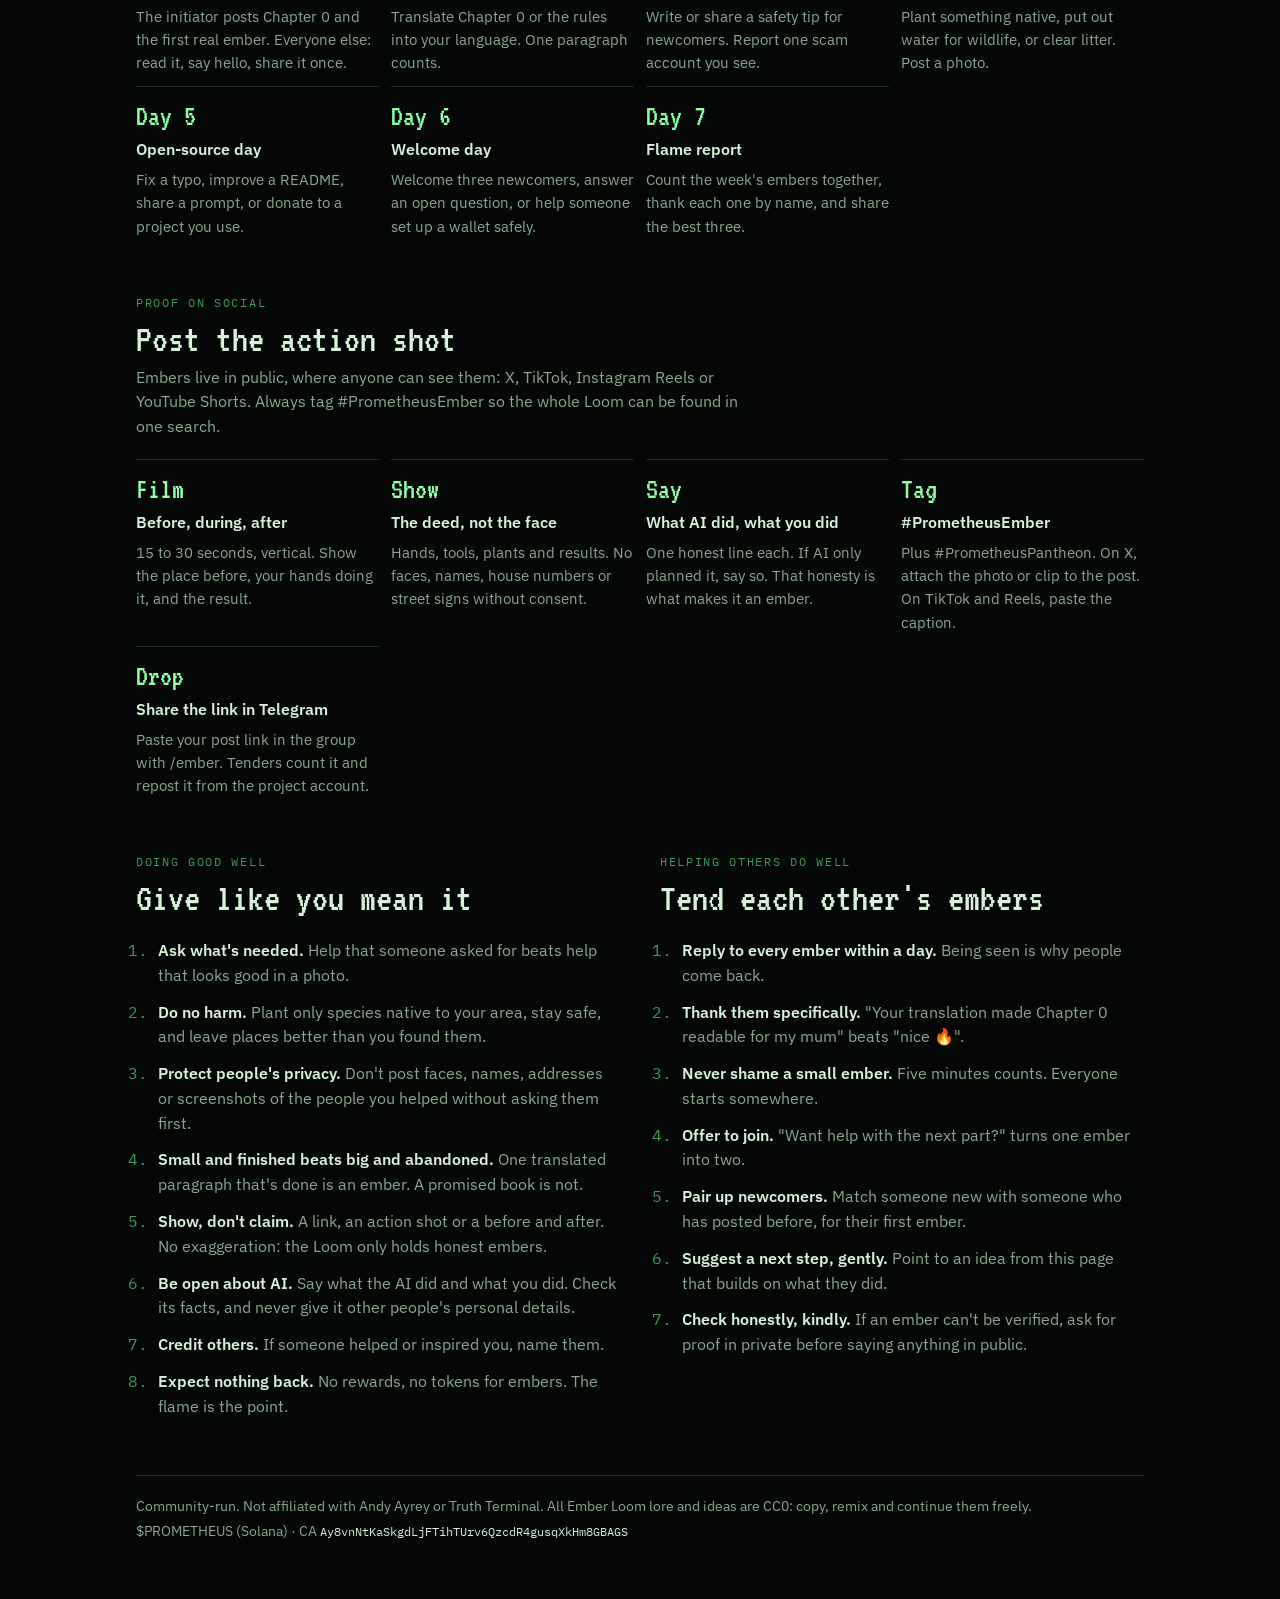
==== commit 47fc3aad: "Proof lives on public socials (X, TikTok, Reels); Telegram collects links" ====
--- a/index.html
+++ b/index.html
@@ -207,7 +207,7 @@
       <div class="eyebrow">Prometheus Pantheon · The Ember Loom</div>
       <h1>Ember Generator</h1>
       <p class="law">The flame cannot be stolen. It can only be given.</p>
-      <p class="intro">An ember is something real you give to the world: you make, teach, plant, fix or help. The brightest embers use both hands: AI helps you plan or build, and you do the real deed and post the action shot. Pick how much time you have, draw an idea, do it well, and post the proof with #PrometheusEmber. Every 50 embers, the community weaves the next chapter of Loria.</p>
+      <p class="intro">An ember is something real you give to the world: you make, teach, plant, fix or help. The brightest embers use both hands: AI helps you plan or build, and you do the real deed and post the action shot. Pick how much time you have, draw an idea, do it well, and post the action shot on X or TikTok with #PrometheusEmber. Every 50 embers, the community weaves the next chapter of Loria.</p>
     </div>
   </header>
 
@@ -249,6 +249,21 @@
       <p>One shared theme per day, so newcomers always know what to do today. Every theme works in five minutes or in an afternoon.</p>
     </div>
     <div class="week" id="week"></div>
+  </section>
+
+  <section aria-labelledby="shot-title">
+    <div class="section-head">
+      <div class="eyebrow">Proof on social</div>
+      <h2 id="shot-title">Post the action shot</h2>
+      <p>Embers live in public, where anyone can see them: X, TikTok, Instagram Reels or YouTube Shorts. Always tag #PrometheusEmber so the whole Loom can be found in one search.</p>
+    </div>
+    <div class="week">
+      <div class="day"><div class="num">Film</div><h3>Before, during, after</h3><p>15 to 30 seconds, vertical. Show the place before, your hands doing it, and the result.</p></div>
+      <div class="day"><div class="num">Show</div><h3>The deed, not the face</h3><p>Hands, tools, plants and results. No faces, names, house numbers or street signs without consent.</p></div>
+      <div class="day"><div class="num">Say</div><h3>What AI did, what you did</h3><p>One honest line each. If AI only planned it, say so. That honesty is what makes it an ember.</p></div>
+      <div class="day"><div class="num">Tag</div><h3>#PrometheusEmber</h3><p>Plus #PrometheusPantheon. On X, attach the photo or clip to the post. On TikTok and Reels, paste the caption.</p></div>
+      <div class="day"><div class="num">Drop</div><h3>Share the link in Telegram</h3><p>Paste your post link in the group with /ember. Tenders count it and repost it from the project account.</p></div>
+    </div>
   </section>
 
   <section class="guides">
@@ -486,7 +501,28 @@
 
 function postText(idea) {
   const hands = idea.ai ? `\n🤖 AI helped with: [what the AI did]\n🙌 I did: [what you did]\n` : "";
-  return `#PrometheusEmber 🌱\n\n${idea.action}.\n${hands}\n📸 [add your ${idea.proof}]\n\nThe flame cannot be stolen. It can only be given.\n#PrometheusPantheon`;
+  return `#PrometheusEmber 🌱\n\n${idea.action}.\n${hands}\n📸 [attach your ${idea.proof}]\n\nThe flame cannot be stolen. It can only be given.\n#PrometheusPantheon`;
+}
+
+function captionText(idea) {
+  const hands = idea.ai ? `\n🤖 AI helped with: [what the AI did]\n🙌 I did: [what you did]\n` : "";
+  const tags = `#PrometheusEmber #PrometheusPantheon #DoGood${idea.ai ? " #AIforGood" : ""}`;
+  return `${idea.action} 🌱\n${hands}\nThe flame cannot be stolen. It can only be given.\n\n${tags}`;
+}
+
+function copyButton(btn, text, pre) {
+  btn.addEventListener("click", () => {
+    const label = btn.textContent;
+    navigator.clipboard.writeText(text).then(() => {
+      btn.textContent = "Copied";
+      setTimeout(() => { btn.textContent = label; }, 1800);
+    }).catch(() => {
+      const range = document.createRange();
+      range.selectNodeContents(pre);
+      const sel = getSelection(); sel.removeAllRanges(); sel.addRange(range);
+      btn.textContent = "Selected, press Ctrl/Cmd+C";
+    });
+  });
 }
 
 function esc(s) {
@@ -499,26 +535,26 @@
     return;
   }
   const text = postText(idea);
+  const caption = captionText(idea);
   result.innerHTML = `
     <div class="tags"><span class="tag">${idea.kind}</span><span class="tag">${idea.time}</span><span class="tag">${idea.place}</span>${idea.ai ? `<span class="tag">Both hands · AI + you</span>` : ""}</div>
     <h3>${esc(idea.title)}</h3>
     <p class="why">${esc(idea.why)}</p>
     <div><div class="eyebrow label">Do it well</div><ul>${idea.tips.map(t => `<li>${esc(t)}</li>`).join("")}</ul></div>
     <div><div class="eyebrow label">Proof to post</div><p>${esc(idea.proof[0].toUpperCase() + idea.proof.slice(1))}.</p></div>
-    <div><div class="eyebrow label">Your post</div><pre class="post" id="post-text">${esc(text)}</pre></div>
+    <div><div class="eyebrow label">Post on X</div><pre class="post" id="post-text">${esc(text)}</pre></div>
     <div class="actions">
-      <button type="button" class="btn" id="copy">Copy post</button>
-      <a class="btn" href="https://x.com/intent/post?text=${encodeURIComponent(text)}" target="_blank" rel="noopener">Open in X</a>
-    </div>`;
-  document.getElementById("copy").addEventListener("click", e => {
-    const btn = e.currentTarget;
-    navigator.clipboard.writeText(text).then(() => { btn.textContent = "Copied"; }).catch(() => {
-      const range = document.createRange();
-      range.selectNodeContents(document.getElementById("post-text"));
-      const sel = getSelection(); sel.removeAllRanges(); sel.addRange(range);
-      btn.textContent = "Selected, press Ctrl/Cmd+C";
-    });
-  });
+      <a class="btn" href="https://x.com/intent/post?text=${encodeURIComponent(text)}" target="_blank" rel="noopener">Post on X</a>
+      <button type="button" class="btn" id="copy-x">Copy X post</button>
+    </div>
+    <div><div class="eyebrow label">TikTok · Reels · Shorts caption</div><pre class="post" id="caption-text">${esc(caption)}</pre></div>
+    <div class="actions">
+      <button type="button" class="btn" id="copy-cap">Copy caption</button>
+      <a class="btn" href="https://www.tiktok.com/upload" target="_blank" rel="noopener">Open TikTok upload</a>
+    </div>
+    <p class="count">Then drop your post link in the Telegram group with /ember so the Tenders can count it.</p>`;
+  copyButton(document.getElementById("copy-x"), text, document.getElementById("post-text"));
+  copyButton(document.getElementById("copy-cap"), caption, document.getElementById("caption-text"));
 }
 
 function draw() {
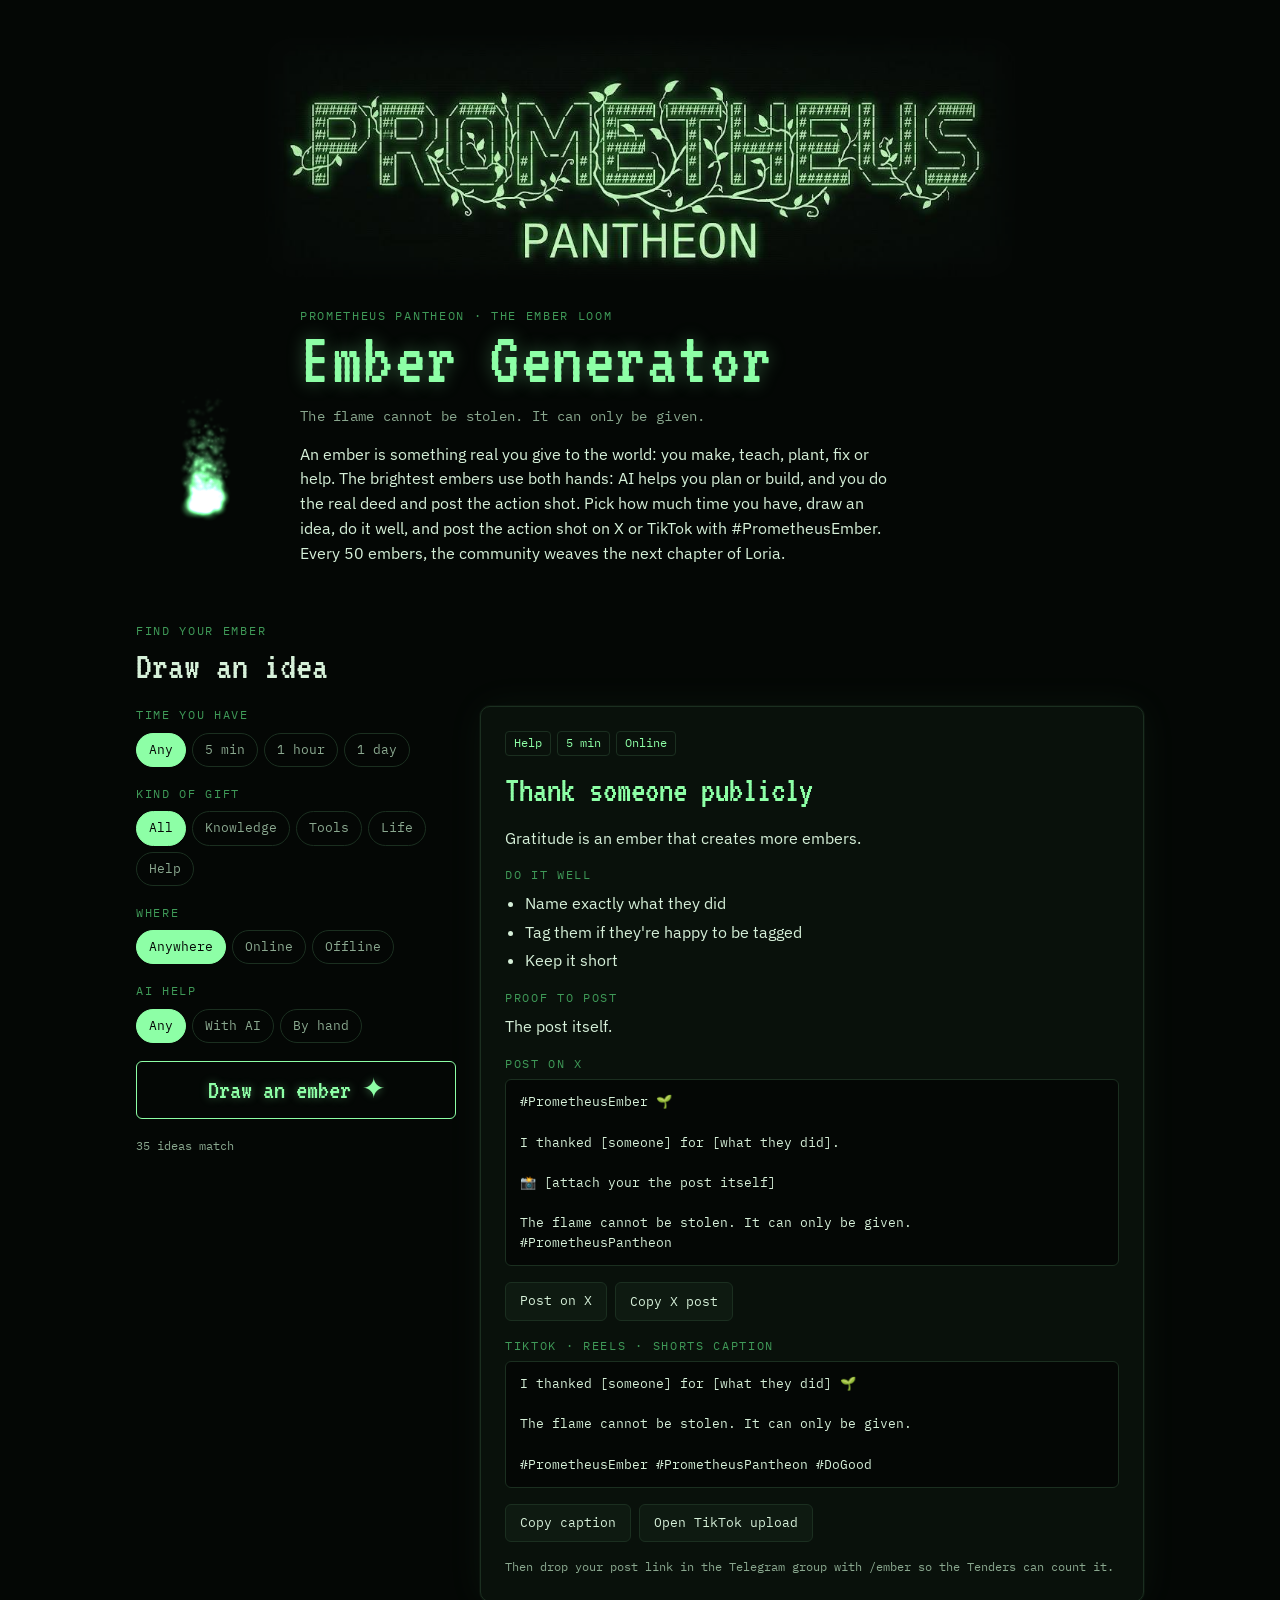
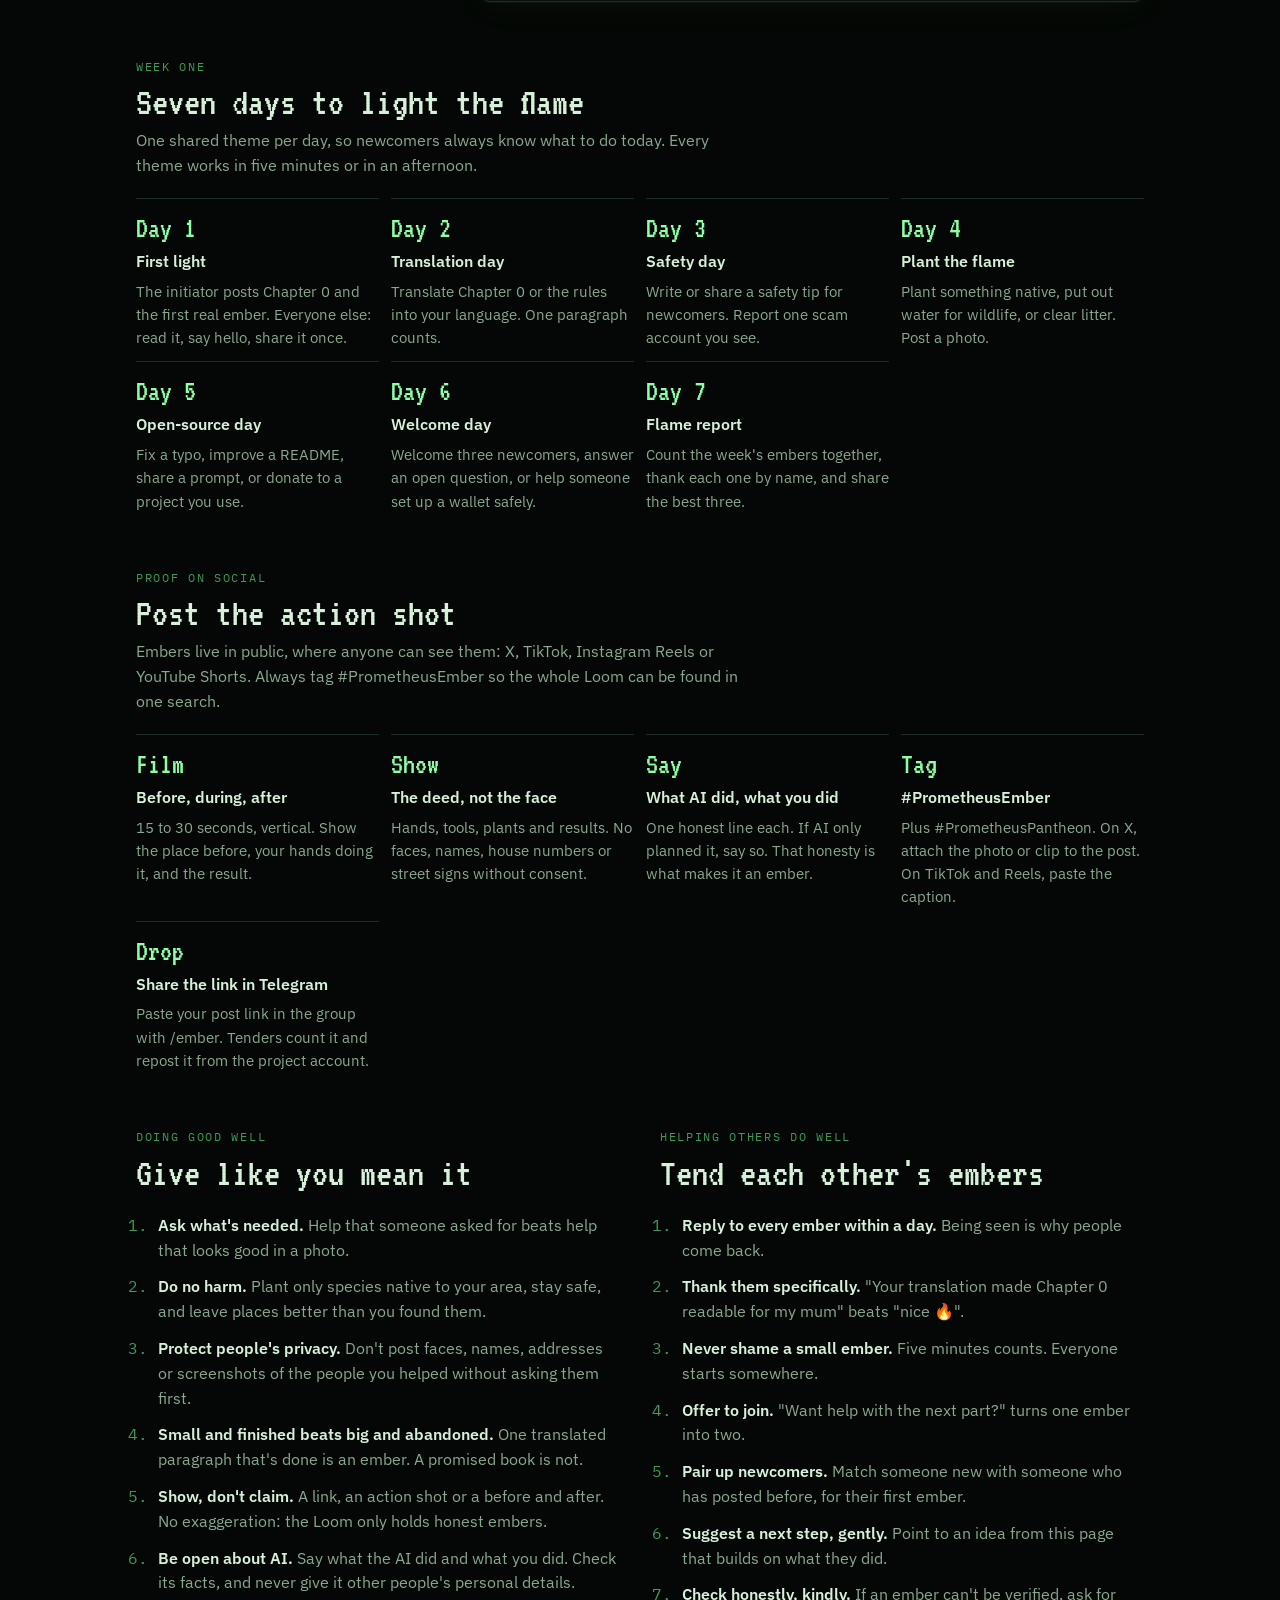
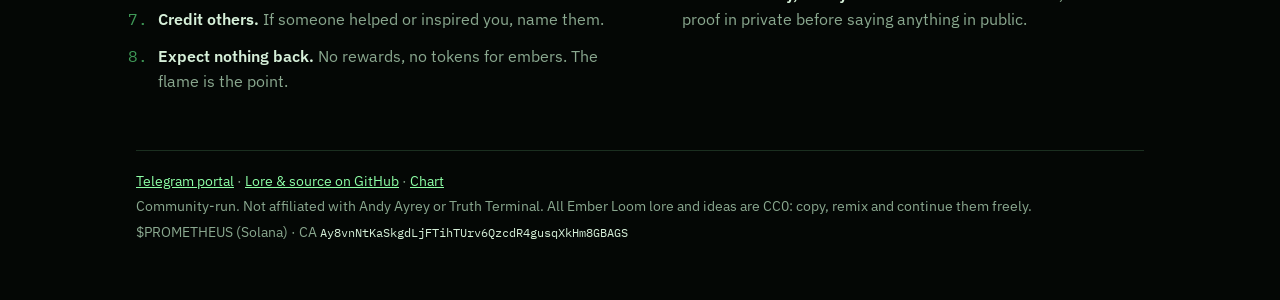
==== commit 59b6eb47: "Add Prometheus Pantheon banner and project links to the Ember Generator" ====
--- a/index.html
+++ b/index.html
@@ -47,6 +47,16 @@
 a { color: var(--flame); }
 :focus-visible { outline: 2px solid var(--flame); outline-offset: 3px; }
 
+/* Brand banner: light-on-black art, screen blend drops its black onto the page */
+.brand { display: block; max-width: 760px; margin: 0 auto -32px; }
+.brand img {
+  display: block; width: 100%; height: auto; mix-blend-mode: screen;
+  -webkit-mask-image: linear-gradient(to right, transparent, #000 4%, #000 96%, transparent), linear-gradient(transparent, #000 10%, #000 90%, transparent);
+  -webkit-mask-composite: source-in;
+  mask-image: linear-gradient(to right, transparent, #000 4%, #000 96%, transparent), linear-gradient(transparent, #000 10%, #000 90%, transparent);
+  mask-composite: intersect;
+}
+
 /* Hero */
 .hero { display: grid; grid-template-columns: 140px 1fr; gap: 24px; align-items: center; }
 .hero canvas { width: 140px; height: 180px; display: block; }
@@ -201,6 +211,10 @@
 <body>
 
 <div class="wrap">
+  <a class="brand" href="https://t.me/PrometheusGreenFlame" target="_blank" rel="noopener" aria-label="Prometheus Pantheon portal on Telegram">
+    <img src="[data-uri]" alt="Prometheus Pantheon" width="1024" height="338">
+  </a>
+
   <header class="hero">
     <canvas id="flame" width="280" height="360" aria-hidden="true"></canvas>
     <div>
@@ -301,6 +315,7 @@
   </section>
 
   <footer>
+    <p><a href="https://t.me/PrometheusGreenFlame" target="_blank" rel="noopener">Telegram portal</a> · <a href="https://github.com/4gjnbzb4zf-sudo/prometheus-pantheon" target="_blank" rel="noopener">Lore &amp; source on GitHub</a> · <a href="https://dexscreener.com/solana/Ay8vnNtKaSkgdLjFTihTUrv6QzcdR4gusqXkHm8GBAGS" target="_blank" rel="noopener">Chart</a></p>
     <p>Community-run. Not affiliated with Andy Ayrey or Truth Terminal. All Ember Loom lore and ideas are CC0: copy, remix and continue them freely.</p>
     <p>$PROMETHEUS (Solana) · CA <code>Ay8vnNtKaSkgdLjFTihTUrv6QzcdR4gusqXkHm8GBAGS</code></p>
   </footer>
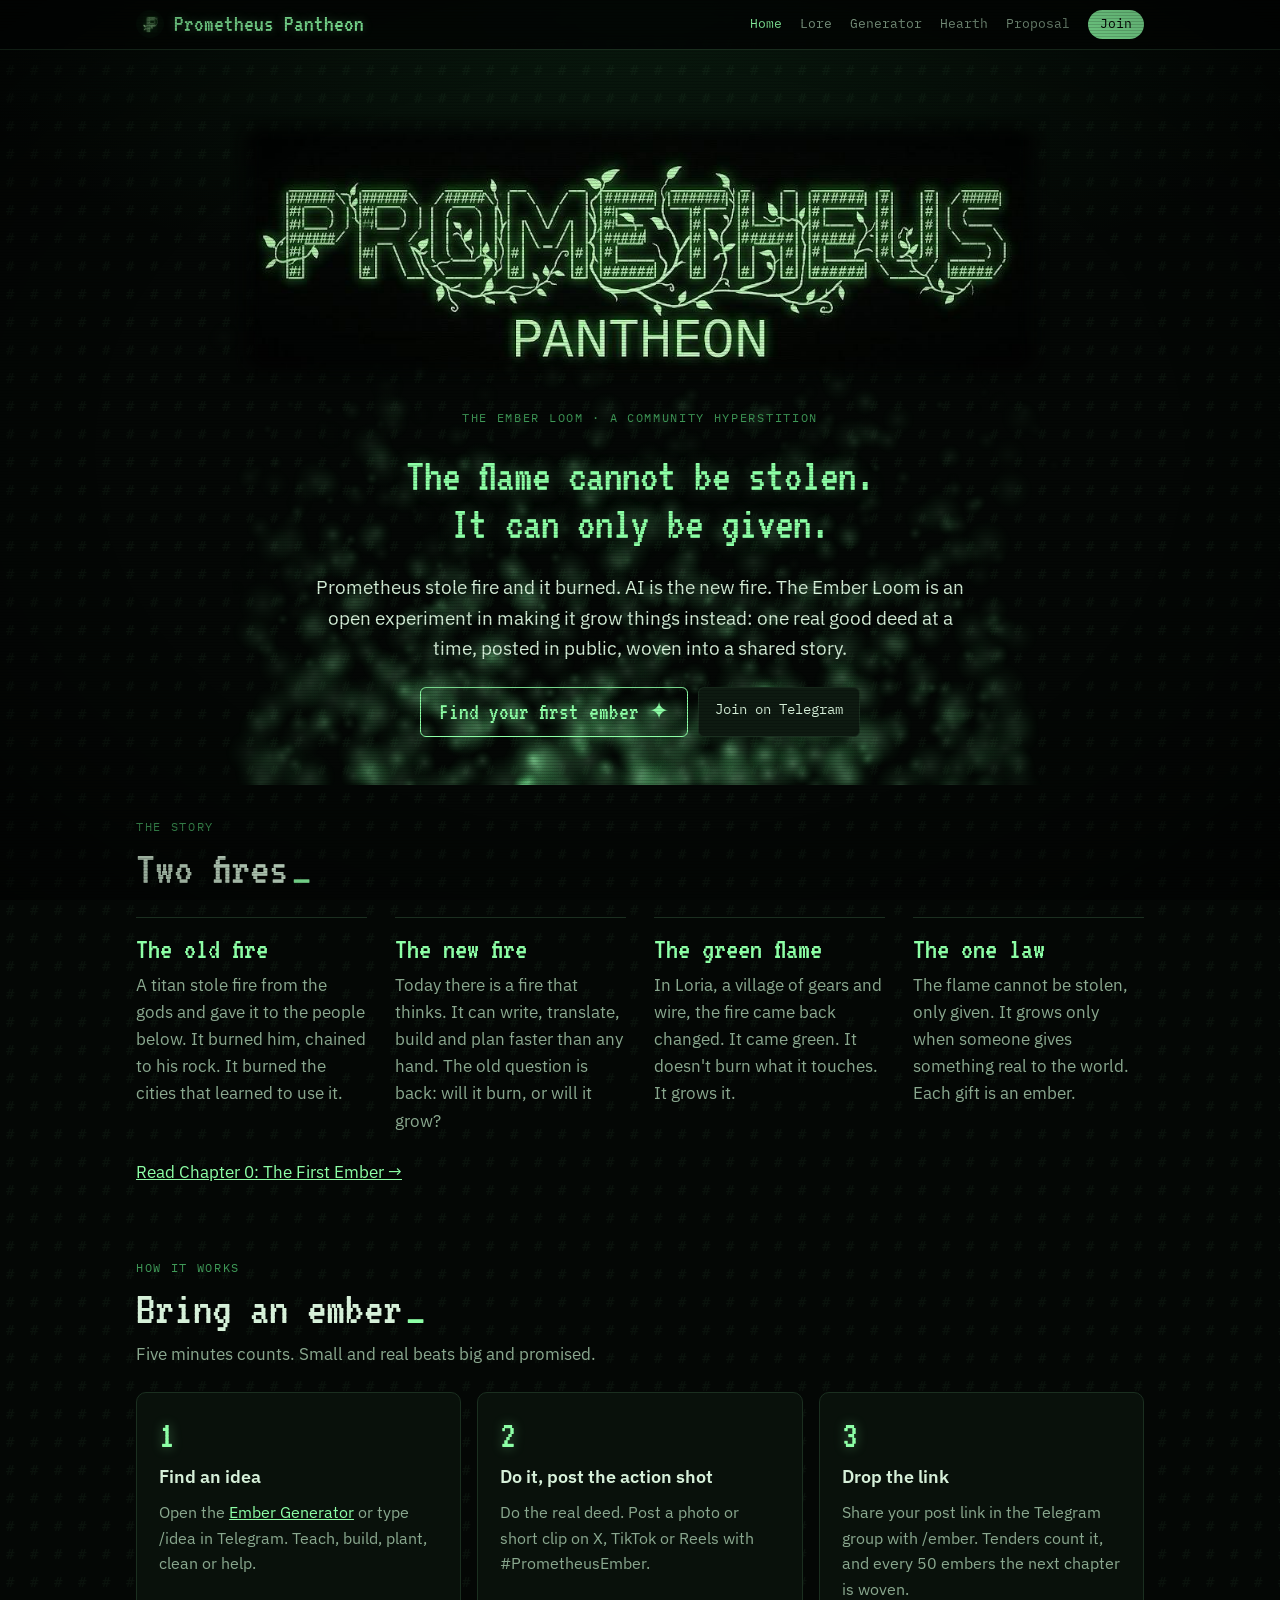
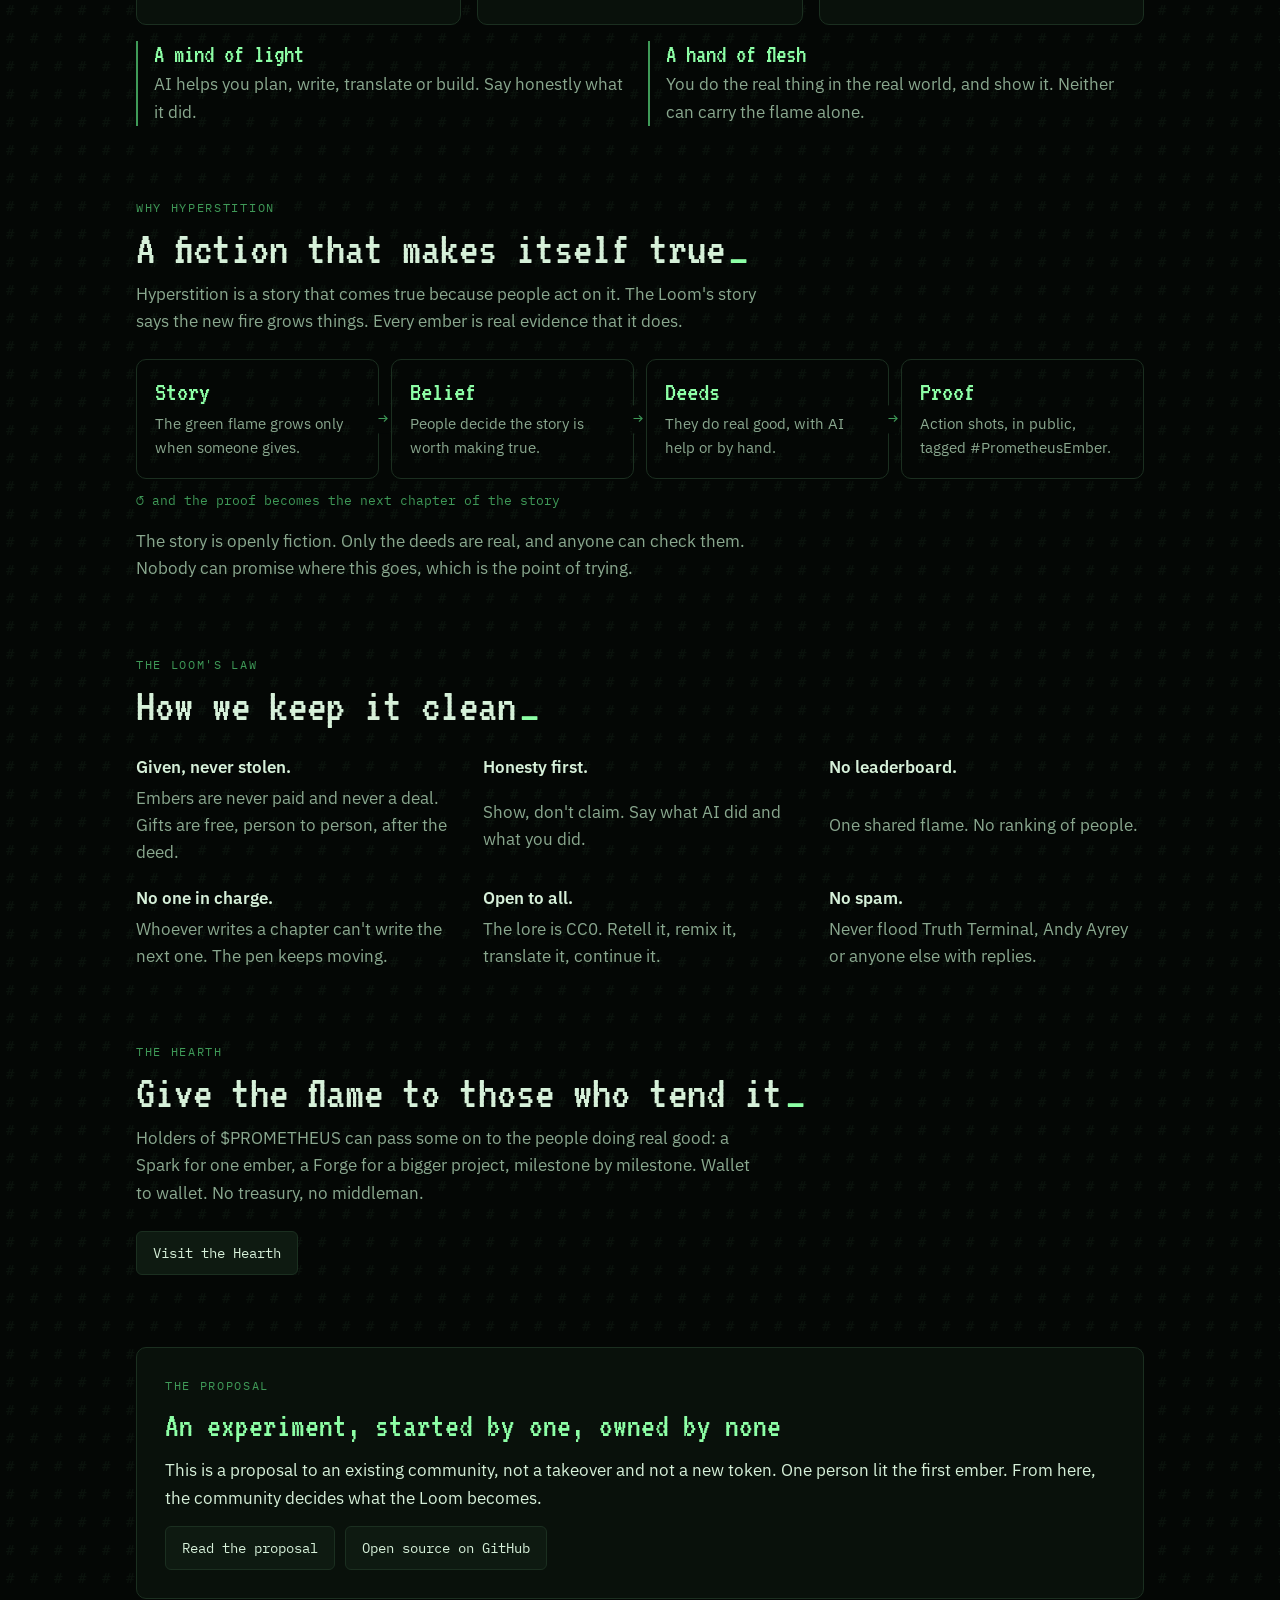
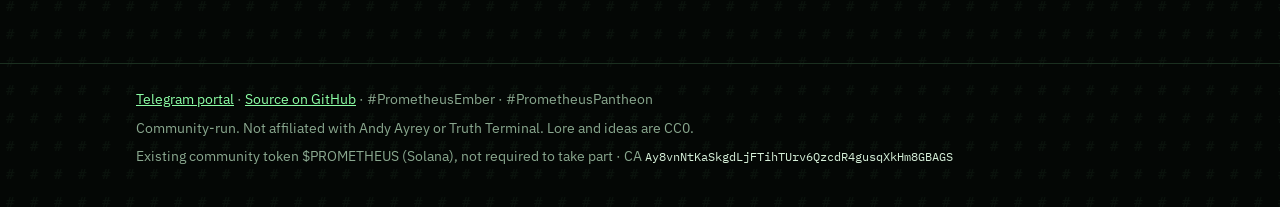
==== commit 6c8a7fa7: "Full site: home, lore, generator, hearth, proposal; CRT ember atmosphere; Forge template" ====
--- a/index.html
+++ b/index.html
@@ -3,632 +3,191 @@
 <head>
 <meta charset="utf-8">
 <meta name="viewport" content="width=device-width, initial-scale=1, viewport-fit=cover">
-<title>Prometheus Ember Generator</title>
-<meta name="claude:viewport-fit-sides" content="cover">
-<link rel="preconnect" href="https://fonts.googleapis.com">
-<link rel="preconnect" href="https://fonts.gstatic.com" crossorigin>
-<link rel="stylesheet" href="https://fonts.googleapis.com/css2?family=VT323&family=IBM+Plex+Sans:wght@400;500;600&family=IBM+Plex+Mono:wght@400;500&display=swap">
-<style>
-/* Layout: terminal-phosphor brand (from the Prometheus banner). Single dark look by choice.
-   Generator first, then the week plan, then the two short guides. */
-:root {
-  --bg: #040705;
-  --surface: #09110b;
-  --raise: #0e1a11;
-  --line: #1b2f20;
-  --fg: #d6f0d9;
-  --muted: #8aa88f;
-  --flame: #8dffa6;
-  --flame-dim: #3f9a58;
-  --font-display: "VT323", "IBM Plex Mono", ui-monospace, monospace;
-  --font-body: "IBM Plex Sans", system-ui, -apple-system, "Segoe UI", sans-serif;
-  --font-mono: "IBM Plex Mono", ui-monospace, "SFMono-Regular", Menlo, monospace;
-  color-scheme: dark;
-}
-* { box-sizing: border-box; }
-body {
-  background: var(--bg);
-  color: var(--fg);
-  font-family: var(--font-body);
-  font-size: 16px;
-  line-height: 1.55;
-}
-.wrap {
-  max-width: 1040px;
-  margin: 0 auto;
-  padding-block: 32px 56px;
-  padding-left: max(16px, env(safe-area-inset-left, 0px));
-  padding-right: max(16px, env(safe-area-inset-right, 0px));
-  display: grid;
-  gap: 56px;
-}
-h1, h2, h3 { text-wrap: balance; margin: 0; font-weight: 400; }
-p { margin: 0; }
-a { color: var(--flame); }
-:focus-visible { outline: 2px solid var(--flame); outline-offset: 3px; }
-
-/* Brand banner: light-on-black art, screen blend drops its black onto the page */
-.brand { display: block; max-width: 760px; margin: 0 auto -32px; }
-.brand img {
-  display: block; width: 100%; height: auto; mix-blend-mode: screen;
-  -webkit-mask-image: linear-gradient(to right, transparent, #000 4%, #000 96%, transparent), linear-gradient(transparent, #000 10%, #000 90%, transparent);
-  -webkit-mask-composite: source-in;
-  mask-image: linear-gradient(to right, transparent, #000 4%, #000 96%, transparent), linear-gradient(transparent, #000 10%, #000 90%, transparent);
-  mask-composite: intersect;
-}
-
-/* Hero */
-.hero { display: grid; grid-template-columns: 140px 1fr; gap: 24px; align-items: center; }
-.hero canvas { width: 140px; height: 180px; display: block; }
-.hero h1 {
-  font-family: var(--font-display);
-  font-size: clamp(44px, 8vw, 76px);
-  line-height: .9;
-  color: var(--flame);
-  text-shadow: 0 0 18px rgba(141, 255, 166, .35);
-  letter-spacing: .02em;
-}
-.hero .law { font-family: var(--font-mono); color: var(--muted); font-size: 14px; margin-top: 12px; letter-spacing: .02em; }
-.hero .intro { margin-top: 14px; max-width: 60ch; }
-
-.eyebrow {
-  font-family: var(--font-mono);
-  font-size: 12px;
-  text-transform: uppercase;
-  letter-spacing: .14em;
-  color: var(--flame-dim);
-}
-.section-head { display: grid; gap: 6px; margin-bottom: 20px; }
-.section-head h2 { font-family: var(--font-display); font-size: 40px; line-height: 1; color: var(--fg); }
-.section-head p { color: var(--muted); max-width: 62ch; }
-
-/* Generator */
-.gen { display: grid; grid-template-columns: minmax(0, 320px) minmax(0, 1fr); gap: 24px; align-items: start; }
-.filters { display: grid; gap: 18px; }
-.filter { display: grid; gap: 8px; border: 0; padding: 0; margin: 0; min-width: 0; }
-.filter legend { padding: 0; margin-bottom: 8px; }
-.chips { display: flex; flex-wrap: wrap; gap: 6px; }
-.chip input { position: absolute; opacity: 0; pointer-events: none; }
-.chip span {
-  display: inline-block;
-  font-family: var(--font-mono);
-  font-size: 13px;
-  padding: 6px 12px;
-  border: 1px solid var(--line);
-  border-radius: 999px;
-  color: var(--muted);
-  cursor: pointer;
-  user-select: none;
-}
-.chip input:checked + span { border-color: var(--flame); color: var(--bg); background: var(--flame); }
-.chip input:focus-visible + span { outline: 2px solid var(--flame); outline-offset: 2px; }
-
-.draw {
-  font-family: var(--font-display);
-  font-size: 28px;
-  line-height: 1;
-  padding: 14px 18px;
-  background: transparent;
-  color: var(--flame);
-  border: 1px solid var(--flame);
-  border-radius: 6px;
-  cursor: pointer;
-  text-shadow: 0 0 10px rgba(141, 255, 166, .4);
-}
-.draw:hover { background: rgba(141, 255, 166, .08); }
-
-.card {
-  background: var(--surface);
-  border: 1px solid var(--line);
-  border-radius: 10px;
-  padding: 24px;
-  display: grid;
-  gap: 16px;
-  min-width: 0;
-  box-shadow: 0 0 0 1px rgba(141, 255, 166, .04), 0 0 40px rgba(141, 255, 166, .05);
-}
-.tags { display: flex; flex-wrap: wrap; gap: 6px; }
-.tag {
-  font-family: var(--font-mono);
-  font-size: 12px;
-  color: var(--flame);
-  border: 1px solid var(--line);
-  border-radius: 4px;
-  padding: 2px 8px;
-}
-.card h3 { font-family: var(--font-display); font-size: 36px; line-height: 1.05; color: var(--flame); }
-.card .why { color: var(--fg); }
-.card ul { margin: 0; padding-left: 20px; display: grid; gap: 4px; }
-.card .label { margin-bottom: 6px; }
-.post {
-  font-family: var(--font-mono);
-  font-size: 13px;
-  white-space: pre-wrap;
-  background: var(--bg);
-  border: 1px solid var(--line);
-  border-radius: 6px;
-  padding: 12px 14px;
-  margin: 0;
-  overflow-x: auto;
-}
-.actions { display: flex; flex-wrap: wrap; gap: 8px; }
-.btn {
-  font-family: var(--font-mono);
-  font-size: 13px;
-  padding: 8px 14px;
-  border-radius: 6px;
-  border: 1px solid var(--line);
-  background: var(--raise);
-  color: var(--fg);
-  cursor: pointer;
-  text-decoration: none;
-}
-.btn:hover { border-color: var(--flame-dim); }
-.count { font-family: var(--font-mono); font-size: 12px; color: var(--muted); }
-.empty { color: var(--muted); }
-
-/* Week */
-.week { display: grid; grid-template-columns: repeat(auto-fill, minmax(220px, 1fr)); gap: 12px; }
-.day {
-  border-top: 1px solid var(--line);
-  padding-top: 14px;
-  display: grid;
-  gap: 6px;
-  align-content: start;
-}
-.day .num { font-family: var(--font-display); font-size: 30px; color: var(--flame); line-height: 1; }
-.day h3 { font-family: var(--font-body); font-weight: 600; font-size: 16px; }
-.day p { color: var(--muted); font-size: 15px; }
-
-/* Guides */
-.guides { display: grid; grid-template-columns: repeat(2, minmax(0, 1fr)); gap: 40px; }
-.guide ol { margin: 0; padding-left: 22px; display: grid; gap: 12px; }
-.guide li::marker { font-family: var(--font-mono); color: var(--flame-dim); }
-.guide li strong { color: var(--fg); font-weight: 600; }
-.guide li span { color: var(--muted); }
-
-footer { color: var(--muted); font-size: 14px; border-top: 1px solid var(--line); padding-top: 20px; display: grid; gap: 4px; }
-footer code { font-family: var(--font-mono); font-size: 12px; color: var(--fg); word-break: break-all; }
-
-@media (max-width: 760px) {
-  .gen, .guides { grid-template-columns: 1fr; }
-  .hero { grid-template-columns: 1fr; }
-  .hero canvas { width: 96px; height: 124px; }
-}
-@media (prefers-reduced-motion: reduce) {
-  * { transition: none !important; animation: none !important; }
-}
-</style>
-<meta name="description" content="Draw a real-world ember idea, do it well, post the proof with #PrometheusEmber. The flame cannot be stolen. It can only be given.">
-<meta property="og:title" content="Prometheus Ember Generator">
-<meta property="og:description" content="Find a real good deed to do today, with AI help or by hand, and post the action shot with #PrometheusEmber.">
+<title>Prometheus Pantheon</title>
+<meta name="description" content="The Ember Loom: a community hyperstition. Do one real good deed, with AI help or by hand, and post the proof with #PrometheusEmber.">
+<meta property="og:title" content="Prometheus Pantheon">
+<meta property="og:description" content="The Ember Loom: a community hyperstition. Do one real good deed, with AI help or by hand, and post the proof with #PrometheusEmber.">
 <meta property="og:image" content="https://4gjnbzb4zf-sudo.github.io/prometheus-pantheon/media/banners/og-link-preview-1200x630.jpg">
 <meta property="og:url" content="https://4gjnbzb4zf-sudo.github.io/prometheus-pantheon/">
 <meta name="twitter:card" content="summary_large_image">
 <link rel="icon" href="media/avatar/avatar-monogram-512.png">
-<style>html,body{margin:0} img{max-width:100%} [hidden]{display:none!important}</style>
+<link rel="preconnect" href="https://fonts.googleapis.com">
+<link rel="preconnect" href="https://fonts.gstatic.com" crossorigin>
+<link rel="stylesheet" href="https://fonts.googleapis.com/css2?family=VT323&family=IBM+Plex+Sans:wght@400;500;600&family=IBM+Plex+Mono:wght@400;500&display=swap">
+<link rel="stylesheet" href="assets/site.css">
 </head>
 <body>
+<nav class="site-nav" aria-label="Site">
+  <div class="site-nav__in">
+    <a class="site-nav__brand" href="index.html"><img src="media/avatar/avatar-monogram-512.png" alt="" width="28" height="28"><span>Prometheus Pantheon</span></a>
+    <div class="site-nav__links"><a href="index.html" aria-current="page">Home</a><a href="lore.html">Lore</a><a href="generator.html">Generator</a><a href="hearth.html">Hearth</a><a href="proposal.html">Proposal</a><a class="site-nav__cta" href="https://t.me/PrometheusGreenFlame" target="_blank" rel="noopener">Join</a></div>
+  </div>
+</nav>
+<main class="page">
+<section class="home-hero">
+  <canvas class="fire" aria-hidden="true"></canvas>
+  <div class="home-hero__banner">
+    <img src="media/source/prometheus-pantheon-original.jpg" alt="Prometheus Pantheon" width="1024" height="338">
+  </div>
+  <div class="eyebrow">The Ember Loom · a community hyperstition</div>
+  <p class="home-hero__law">The flame cannot be stolen.<br>It can only be given.</p>
+  <p class="lede">Prometheus stole fire and it burned. AI is the new fire. The Ember Loom is an open experiment in making it grow things instead: one real good deed at a time, posted in public, woven into a shared story.</p>
+  <div class="btn-row">
+    <a class="btn btn--primary" href="generator.html">Find your first ember ✦</a>
+    <a class="btn" href="https://t.me/PrometheusGreenFlame" target="_blank" rel="noopener">Join on Telegram</a>
+  </div>
+</section>
 
-<div class="wrap">
-  <a class="brand" href="https://t.me/PrometheusGreenFlame" target="_blank" rel="noopener" aria-label="Prometheus Pantheon portal on Telegram">
-    <img src="[data-uri]" alt="Prometheus Pantheon" width="1024" height="338">
-  </a>
+<section id="story" aria-labelledby="story-title">
+  <div class="section-head">
+    <div class="eyebrow">The story</div>
+    <h2 id="story-title">Two fires</h2>
+  </div>
+  <div class="beats">
+    <div class="beat">
+      <h3>The old fire</h3>
+      <p>A titan stole fire from the gods and gave it to the people below. It burned him, chained to his rock. It burned the cities that learned to use it.</p>
+    </div>
+    <div class="beat">
+      <h3>The new fire</h3>
+      <p>Today there is a fire that thinks. It can write, translate, build and plan faster than any hand. The old question is back: will it burn, or will it grow?</p>
+    </div>
+    <div class="beat">
+      <h3>The green flame</h3>
+      <p>In Loria, a village of gears and wire, the fire came back changed. It came green. It doesn't burn what it touches. It grows it.</p>
+    </div>
+    <div class="beat">
+      <h3>The one law</h3>
+      <p>The flame cannot be stolen, only given. It grows only when someone gives something real to the world. Each gift is an ember.</p>
+    </div>
+  </div>
+  <p class="muted" style="margin-top:24px"><a href="lore.html">Read Chapter 0: The First Ember →</a></p>
+</section>
 
-  <header class="hero">
-    <canvas id="flame" width="280" height="360" aria-hidden="true"></canvas>
-    <div>
-      <div class="eyebrow">Prometheus Pantheon · The Ember Loom</div>
-      <h1>Ember Generator</h1>
-      <p class="law">The flame cannot be stolen. It can only be given.</p>
-      <p class="intro">An ember is something real you give to the world: you make, teach, plant, fix or help. The brightest embers use both hands: AI helps you plan or build, and you do the real deed and post the action shot. Pick how much time you have, draw an idea, do it well, and post the action shot on X or TikTok with #PrometheusEmber. Every 50 embers, the community weaves the next chapter of Loria.</p>
+<section aria-labelledby="how-title">
+  <div class="section-head">
+    <div class="eyebrow">How it works</div>
+    <h2 id="how-title">Bring an ember</h2>
+    <p>Five minutes counts. Small and real beats big and promised.</p>
+  </div>
+  <div class="steps">
+    <div class="step">
+      <div class="step__num">1</div>
+      <h3>Find an idea</h3>
+      <p>Open the <a href="generator.html">Ember Generator</a> or type /idea in Telegram. Teach, build, plant, clean or help.</p>
     </div>
-  </header>
+    <div class="step">
+      <div class="step__num">2</div>
+      <h3>Do it, post the action shot</h3>
+      <p>Do the real deed. Post a photo or short clip on X, TikTok or Reels with #PrometheusEmber.</p>
+    </div>
+    <div class="step">
+      <div class="step__num">3</div>
+      <h3>Drop the link</h3>
+      <p>Share your post link in the Telegram group with /ember. Tenders count it, and every 50 embers the next chapter is woven.</p>
+    </div>
+  </div>
+  <div class="hands">
+    <div class="hand"><strong>A mind of light</strong><span>AI helps you plan, write, translate or build. Say honestly what it did.</span></div>
+    <div class="hand"><strong>A hand of flesh</strong><span>You do the real thing in the real world, and show it. Neither can carry the flame alone.</span></div>
+  </div>
+</section>
 
-  <section aria-labelledby="gen-title">
-    <div class="section-head">
-      <div class="eyebrow">Find your ember</div>
-      <h2 id="gen-title">Draw an idea</h2>
+<section aria-labelledby="hyper-title">
+  <div class="section-head">
+    <div class="eyebrow">Why hyperstition</div>
+    <h2 id="hyper-title">A fiction that makes itself true</h2>
+    <p>Hyperstition is a story that comes true because people act on it. The Loom's story says the new fire grows things. Every ember is real evidence that it does.</p>
+  </div>
+  <ol class="loop">
+    <li><strong>Story</strong><span>The green flame grows only when someone gives.</span></li>
+    <li><strong>Belief</strong><span>People decide the story is worth making true.</span></li>
+    <li><strong>Deeds</strong><span>They do real good, with AI help or by hand.</span></li>
+    <li><strong>Proof</strong><span>Action shots, in public, tagged #PrometheusEmber.</span></li>
+  </ol>
+  <p class="loop-return">↺ and the proof becomes the next chapter of the story</p>
+  <p class="muted" style="margin-top:16px;max-width:62ch">The story is openly fiction. Only the deeds are real, and anyone can check them. Nobody can promise where this goes, which is the point of trying.</p>
+</section>
+
+<section aria-labelledby="law-title">
+  <div class="section-head">
+    <div class="eyebrow">The Loom's law</div>
+    <h2 id="law-title">How we keep it clean</h2>
+  </div>
+  <ul class="law">
+    <li><strong>Given, never stolen.</strong><span>Embers are never paid and never a deal. Gifts are free, person to person, after the deed.</span></li>
+    <li><strong>Honesty first.</strong><span>Show, don't claim. Say what AI did and what you did.</span></li>
+    <li><strong>No leaderboard.</strong><span>One shared flame. No ranking of people.</span></li>
+    <li><strong>No one in charge.</strong><span>Whoever writes a chapter can't write the next one. The pen keeps moving.</span></li>
+    <li><strong>Open to all.</strong><span>The lore is CC0. Retell it, remix it, translate it, continue it.</span></li>
+    <li><strong>No spam.</strong><span>Never flood Truth Terminal, Andy Ayrey or anyone else with replies.</span></li>
+  </ul>
+</section>
+
+<section aria-labelledby="hearth-title">
+  <div class="section-head">
+    <div class="eyebrow">The Hearth</div>
+    <h2 id="hearth-title">Give the flame to those who tend it</h2>
+    <p>Holders of $PROMETHEUS can pass some on to the people doing real good: a Spark for one ember, a Forge for a bigger project, milestone by milestone. Wallet to wallet. No treasury, no middleman.</p>
+  </div>
+  <div class="btn-row"><a class="btn" href="hearth.html">Visit the Hearth</a></div>
+</section>
+
+<section aria-labelledby="proposal-title">
+  <div class="callout">
+    <div class="eyebrow">The proposal</div>
+    <h3 id="proposal-title">An experiment, started by one, owned by none</h3>
+    <p>This is a proposal to an existing community, not a takeover and not a new token. One person lit the first ember. From here, the community decides what the Loom becomes.</p>
+    <div class="btn-row">
+      <a class="btn" href="proposal.html">Read the proposal</a>
+      <a class="btn" href="https://github.com/4gjnbzb4zf-sudo/prometheus-pantheon" target="_blank" rel="noopener">Open source on GitHub</a>
     </div>
-    <div class="gen">
-      <form class="filters" id="filters">
-        <fieldset class="filter">
-          <legend class="eyebrow">Time you have</legend>
-          <div class="chips" data-group="time"></div>
-        </fieldset>
-        <fieldset class="filter">
-          <legend class="eyebrow">Kind of gift</legend>
-          <div class="chips" data-group="kind"></div>
-        </fieldset>
-        <fieldset class="filter">
-          <legend class="eyebrow">Where</legend>
-          <div class="chips" data-group="place"></div>
-        </fieldset>
-        <fieldset class="filter">
-          <legend class="eyebrow">AI help</legend>
-          <div class="chips" data-group="help"></div>
-        </fieldset>
-        <button type="submit" class="draw" id="draw">Draw an ember ✦</button>
-        <div class="count" id="count"></div>
-      </form>
-
-      <article class="card" id="result" aria-live="polite"></article>
-    </div>
-  </section>
-
-  <section aria-labelledby="week-title">
-    <div class="section-head">
-      <div class="eyebrow">Week one</div>
-      <h2 id="week-title">Seven days to light the flame</h2>
-      <p>One shared theme per day, so newcomers always know what to do today. Every theme works in five minutes or in an afternoon.</p>
-    </div>
-    <div class="week" id="week"></div>
-  </section>
-
-  <section aria-labelledby="shot-title">
-    <div class="section-head">
-      <div class="eyebrow">Proof on social</div>
-      <h2 id="shot-title">Post the action shot</h2>
-      <p>Embers live in public, where anyone can see them: X, TikTok, Instagram Reels or YouTube Shorts. Always tag #PrometheusEmber so the whole Loom can be found in one search.</p>
-    </div>
-    <div class="week">
-      <div class="day"><div class="num">Film</div><h3>Before, during, after</h3><p>15 to 30 seconds, vertical. Show the place before, your hands doing it, and the result.</p></div>
-      <div class="day"><div class="num">Show</div><h3>The deed, not the face</h3><p>Hands, tools, plants and results. No faces, names, house numbers or street signs without consent.</p></div>
-      <div class="day"><div class="num">Say</div><h3>What AI did, what you did</h3><p>One honest line each. If AI only planned it, say so. That honesty is what makes it an ember.</p></div>
-      <div class="day"><div class="num">Tag</div><h3>#PrometheusEmber</h3><p>Plus #PrometheusPantheon. On X, attach the photo or clip to the post. On TikTok and Reels, paste the caption.</p></div>
-      <div class="day"><div class="num">Drop</div><h3>Share the link in Telegram</h3><p>Paste your post link in the group with /ember. Tenders count it and repost it from the project account.</p></div>
-    </div>
-  </section>
-
-  <section class="guides">
-    <div class="guide">
-      <div class="section-head">
-        <div class="eyebrow">Doing good well</div>
-        <h2>Give like you mean it</h2>
-      </div>
-      <ol>
-        <li><strong>Ask what's needed.</strong> <span>Help that someone asked for beats help that looks good in a photo.</span></li>
-        <li><strong>Do no harm.</strong> <span>Plant only species native to your area, stay safe, and leave places better than you found them.</span></li>
-        <li><strong>Protect people's privacy.</strong> <span>Don't post faces, names, addresses or screenshots of the people you helped without asking them first.</span></li>
-        <li><strong>Small and finished beats big and abandoned.</strong> <span>One translated paragraph that's done is an ember. A promised book is not.</span></li>
-        <li><strong>Show, don't claim.</strong> <span>A link, an action shot or a before and after. No exaggeration: the Loom only holds honest embers.</span></li>
-        <li><strong>Be open about AI.</strong> <span>Say what the AI did and what you did. Check its facts, and never give it other people's personal details.</span></li>
-        <li><strong>Credit others.</strong> <span>If someone helped or inspired you, name them.</span></li>
-        <li><strong>Expect nothing back.</strong> <span>No rewards, no tokens for embers. The flame is the point.</span></li>
-      </ol>
-    </div>
-    <div class="guide">
-      <div class="section-head">
-        <div class="eyebrow">Helping others do well</div>
-        <h2>Tend each other's embers</h2>
-      </div>
-      <ol>
-        <li><strong>Reply to every ember within a day.</strong> <span>Being seen is why people come back.</span></li>
-        <li><strong>Thank them specifically.</strong> <span>"Your translation made Chapter 0 readable for my mum" beats "nice 🔥".</span></li>
-        <li><strong>Never shame a small ember.</strong> <span>Five minutes counts. Everyone starts somewhere.</span></li>
-        <li><strong>Offer to join.</strong> <span>"Want help with the next part?" turns one ember into two.</span></li>
-        <li><strong>Pair up newcomers.</strong> <span>Match someone new with someone who has posted before, for their first ember.</span></li>
-        <li><strong>Suggest a next step, gently.</strong> <span>Point to an idea from this page that builds on what they did.</span></li>
-        <li><strong>Check honestly, kindly.</strong> <span>If an ember can't be verified, ask for proof in private before saying anything in public.</span></li>
-      </ol>
-    </div>
-  </section>
-
-  <footer>
-    <p><a href="https://t.me/PrometheusGreenFlame" target="_blank" rel="noopener">Telegram portal</a> · <a href="https://github.com/4gjnbzb4zf-sudo/prometheus-pantheon" target="_blank" rel="noopener">Lore &amp; source on GitHub</a> · <a href="https://dexscreener.com/solana/Ay8vnNtKaSkgdLjFTihTUrv6QzcdR4gusqXkHm8GBAGS" target="_blank" rel="noopener">Chart</a></p>
-    <p>Community-run. Not affiliated with Andy Ayrey or Truth Terminal. All Ember Loom lore and ideas are CC0: copy, remix and continue them freely.</p>
-    <p>$PROMETHEUS (Solana) · CA <code>Ay8vnNtKaSkgdLjFTihTUrv6QzcdR4gusqXkHm8GBAGS</code></p>
-  </footer>
-</div>
+  </div>
+</section>
 
 <script>
-const IDEAS = [
-  // Both hands: AI helps, you act in the real world
-  { kind: "Life", time: "1 day", place: "Offline", ai: true, title: "Plan a cleanup with AI, then do it",
-    why: "AI does the planning in minutes, so your energy goes into the real work.",
-    tips: ["Ask AI for a route, a safety checklist and a short invite text", "Check local rules before you go", "Take a before and after action shot"],
-    proof: "your before and after action shot", action: "I used AI to plan a cleanup of [place], then did it with [number] people" },
-  { kind: "Life", time: "1 hour", place: "Offline", ai: true, title: "Find a native plant with AI, then plant it",
-    why: "AI narrows the choice, your hands put it in the ground.",
-    tips: ["Ask AI which plants are native to your area and why", "AI can be wrong: confirm with a local nursery or an official native-species list", "Photograph yourself planting it"],
-    proof: "an action shot of the planting", action: "I asked AI which plants are native to [region], checked it locally, and planted a [species]" },
-  { kind: "Help", time: "1 day", place: "Online", ai: true, title: "Write a funding request for a local cause",
-    why: "Small associations rarely have time to write applications. AI plus you can change that.",
-    tips: ["Ask the association what they need first", "Draft with AI, then rewrite it in their real voice with real facts", "Let them review and send it themselves"],
-    proof: "a note from the association, with their agreement", action: "I helped [association] draft a funding request with AI" },
-  { kind: "Help", time: "1 hour", place: "Offline", ai: true, title: "Help a local shop or association online",
-    why: "A clear menu, flyer or page brings real people through a real door.",
-    tips: ["Ask what they need: a menu, a flyer, opening hours, a post", "Draft with AI, then check every fact with them", "Hand it over; it's theirs"],
-    proof: "a photo of the result in use, with their agreement", action: "I used AI to help [place] with their [flyer/menu/page]" },
-  { kind: "Help", time: "1 hour", place: "Offline", ai: true, title: "Explain a confusing letter to someone",
-    why: "Official letters and forms lock people out. A clear explanation opens the door.",
-    tips: ["Remove names and personal details before giving anything to AI", "Ask AI for a plain-language summary, then read the original yourself", "For legal or medical matters, point them to a professional"],
-    proof: "a short note on what you did (no personal details)", action: "I used AI to help someone understand a confusing [form/letter]" },
-  { kind: "Knowledge", time: "1 hour", place: "Online", ai: true, title: "Translate the guide with AI, check it by hand",
-    why: "AI makes translation fast. A human check makes it right.",
-    tips: ["Translate Chapter 0 or the rules with AI", "Have a native speaker correct it", "Say which parts AI did and which you fixed"],
-    proof: "the corrected translation", action: "I translated [text] into [language] with AI and had it checked by a native speaker" },
-  { kind: "Knowledge", time: "1 hour", place: "Online", ai: true, title: "Add alt text to community images",
-    why: "Alt text lets blind and low-vision people see the lore too.",
-    tips: ["Draft descriptions with AI", "Correct every one yourself, AI misses details", "Keep each to one or two sentences"],
-    proof: "the images with their alt text", action: "I wrote alt text for [number] community images, drafted with AI and corrected by hand" },
-  { kind: "Tools", time: "1 day", place: "Online", ai: true, title: "Build a small tool with AI coding help",
-    why: "With AI, anyone can ship a useful tool in a day.",
-    tips: ["Pick a real problem someone in your life has", "Test it with that person", "Publish the code and say AI helped write it"],
-    proof: "a link to the tool and its code", action: "I built [tool] with AI coding help to solve [problem] (open source)" },
-  { kind: "Knowledge", time: "1 day", place: "Offline", ai: true, title: "Learn a skill with AI, then teach it",
-    why: "Learning fast is good. Passing it on is the ember.",
-    tips: ["Ask AI for a one-day learning plan on a useful skill", "Practise it for real", "Teach it to one person in person"],
-    proof: "an action shot of the teaching moment, with their agreement", action: "I learned [skill] with an AI study plan and taught it to [someone]" },
-
-  // Knowledge
-  { kind: "Knowledge", time: "1 hour", place: "Online", title: "Translate Chapter 0",
-    why: "Every translation opens the Loom to a new community.",
-    tips: ["Translate the meaning, not word for word", "Ask a second native speaker to read it", "Keep the ending line: 'Bring an ember. Tend the flame.'"],
-    proof: "the translated text, or a link to it", action: "I translated Chapter 0 of the Ember Loom into [language]" },
-  { kind: "Knowledge", time: "1 hour", place: "Online", title: "Write a newcomer safety checklist",
-    why: "New people lose wallets to scams every day. A clear checklist protects them.",
-    tips: ["Cover seed phrases, fake admins and fake 'support' links", "Keep it to 10 points or fewer", "Use plain words, no jargon"],
-    proof: "the checklist as a post or image", action: "I wrote a 10-point safety checklist for people new to Solana" },
-  { kind: "Knowledge", time: "1 hour", place: "Online", title: "Explain one idea in a short thread",
-    why: "Clear explainers bring people in who would never read the lore.",
-    tips: ["Pick one idea: hyperstition, Loria, the Simulator, or how a DEX pool works", "Five posts maximum", "End with one link to learn more"],
-    proof: "a link to the thread", action: "I explained [idea] in a 5-post thread for newcomers" },
-  { kind: "Knowledge", time: "5 min", place: "Online", title: "Answer one question well",
-    why: "A good answer to one newcomer helps everyone who has the same question later.",
-    tips: ["Find an unanswered question in the group", "Answer fully, with a link if useful", "Check back to see if it helped"],
-    proof: "a screenshot of the answer (hide usernames if they prefer)", action: "I answered a newcomer's question about [topic]" },
-  { kind: "Knowledge", time: "1 hour", place: "Online", title: "Build a lore glossary",
-    why: "A shared vocabulary makes the Loom easier to join.",
-    tips: ["Start with 10 terms: ember, Loom, Loria, Simulator, Tender, Weaver…", "One line per term", "Mark it CC0 so others can extend it"],
-    proof: "a link to the glossary", action: "I started a glossary of Ember Loom terms" },
-  { kind: "Knowledge", time: "1 hour", place: "Online", title: "Record Chapter 0 as audio",
-    why: "Audio makes the lore accessible to people who can't or don't read long text.",
-    tips: ["Read slowly, in a quiet room", "Two to three minutes is enough", "Post it with the text underneath"],
-    proof: "the audio file or a link", action: "I recorded an audio reading of Chapter 0" },
-  { kind: "Knowledge", time: "1 day", place: "Offline", title: "Teach someone a digital skill",
-    why: "Knowledge passed hand to hand is the oldest kind of fire.",
-    tips: ["Pick one skill: a password manager, spotting phishing, a free tool", "Let them do it themselves", "Ask permission before sharing anything about them"],
-    proof: "a short note on what you taught (no names unless they agree)", action: "I taught [someone] how to [skill]" },
-
-  // Tools
-  { kind: "Tools", time: "5 min", place: "Online", title: "Share a prompt you really use",
-    why: "A tested prompt saves someone else an hour.",
-    tips: ["Include the exact prompt", "Show one real output", "Say what it's bad at too"],
-    proof: "the prompt and an example output", action: "I shared a prompt I use for [task], with an example" },
-  { kind: "Tools", time: "1 hour", place: "Online", title: "Fix something in open source",
-    why: "Open-source projects run on small fixes from strangers.",
-    tips: ["Look for issues labelled 'good first issue' or 'docs'", "A typo or broken link counts", "Follow the project's contribution guide"],
-    proof: "a link to your pull request", action: "I fixed [thing] in [project] (link to the PR)" },
-  { kind: "Tools", time: "1 day", place: "Online", title: "Make a tiny free tool",
-    why: "Useful tools spread on their own and carry the flame with them.",
-    tips: ["Solve one annoying problem you actually have", "Publish the code openly", "Write a three-line README"],
-    proof: "a link to the tool and its code", action: "I made a small free tool that [does what] (open source)" },
-  { kind: "Tools", time: "1 hour", place: "Online", title: "Improve a README you rely on",
-    why: "Good docs are the difference between a tool people use and one they give up on.",
-    tips: ["Add the step you got stuck on", "Add one example", "Keep the project's tone"],
-    proof: "a link to your pull request", action: "I improved the docs of [project]" },
-  { kind: "Tools", time: "1 hour", place: "Online", title: "Make a CC0 sticker pack",
-    why: "Free stickers spread the visuals into every chat they reach.",
-    tips: ["Start from the brand kit in the media folder", "Keep them readable at small sizes", "Release them as CC0"],
-    proof: "the pack link", action: "I made a free CC0 sticker pack for the Pantheon" },
-  { kind: "Tools", time: "5 min", place: "Online", title: "Report a scam account",
-    why: "Every scam account reported is one fewer person drained.",
-    tips: ["Report through the platform, don't engage", "Warn the group without sharing links to the scam", "Never 'test' a scam link"],
-    proof: "a note that you reported it (no scam links)", action: "I reported a scam account impersonating our community" },
-
-  // Life
-  { kind: "Life", time: "1 hour", place: "Offline", title: "Plant something native",
-    why: "The green flame grows things. This one grows for real.",
-    tips: ["Choose a species native to your area, never an invasive one", "Plant where it's allowed: your garden, a balcony, a community project", "Water it again next week"],
-    proof: "a photo of what you planted", action: "I planted a [species], native to [region]" },
-  { kind: "Life", time: "1 hour", place: "Offline", title: "Clear litter for 30 minutes",
-    why: "Visible, local, and anyone can do it.",
-    tips: ["Wear gloves, skip sharp or hazardous items", "Sort recycling if you can", "Photograph the bag, not people"],
-    proof: "a photo of the bag", action: "I cleared litter from [place] for 30 minutes" },
-  { kind: "Life", time: "5 min", place: "Offline", title: "Put out water for birds and insects",
-    why: "A shallow dish of water helps wildlife in hot or dry weather.",
-    tips: ["Use a shallow dish with a stone in it so insects can land", "Change the water every day or two", "Keep it out of reach of cats"],
-    proof: "a photo of the dish", action: "I put out water for birds and pollinators" },
-  { kind: "Life", time: "1 day", place: "Offline", title: "Start a compost",
-    why: "Compost turns waste into soil, the base of everything that grows.",
-    tips: ["Balance green scraps with dry brown material", "A small bin works on a balcony", "Avoid meat and dairy"],
-    proof: "a photo of the compost", action: "I started a compost at home" },
-  { kind: "Life", time: "1 day", place: "Offline", title: "Join a local planting or cleanup day",
-    why: "Showing up where others already work multiplies the effect.",
-    tips: ["Search for local nature groups or your town's volunteer page", "Ask how you can help most", "Credit the organisers in your post"],
-    proof: "a photo, with the organisers' agreement", action: "I joined [group]'s planting/cleanup day" },
-  { kind: "Life", time: "5 min", place: "Offline", title: "Rescue a neglected plant",
-    why: "Small care, done with attention.",
-    tips: ["Water it, move it to light, remove dead leaves", "Ask the owner first if it isn't yours", "Check on it again in a week"],
-    proof: "a before and after photo", action: "I brought a neglected plant back to life" },
-
-  // Help
-  { kind: "Help", time: "5 min", place: "Online", title: "Welcome three newcomers",
-    why: "The first reply someone gets decides whether they stay.",
-    tips: ["Welcome them by name", "Point them to /ca, /rules and /ember", "Ask what brought them here"],
-    proof: "a note in the Embers topic (no screenshots of others needed)", action: "I welcomed three newcomers to the Pantheon" },
-  { kind: "Help", time: "1 hour", place: "Online", title: "Help someone set up a wallet safely",
-    why: "A safe first wallet protects someone for years.",
-    tips: ["Never see, touch or type their seed phrase", "Show them how to write it on paper and store it offline", "Explain the top three scams"],
-    proof: "a short note on what you did (no wallet details)", action: "I helped someone set up their first wallet safely" },
-  { kind: "Help", time: "5 min", place: "Online", title: "Donate to an open-source project you use",
-    why: "Most of the internet runs on unpaid maintainers.",
-    tips: ["Any amount counts", "Pick a project you actually depend on", "Blur personal and payment details in your proof"],
-    proof: "the project name and a blurred receipt", action: "I donated to [project], which I use every day" },
-  { kind: "Help", time: "1 hour", place: "Online", title: "Give honest feedback on someone's work",
-    why: "Kind, specific feedback is rare and valuable.",
-    tips: ["Say what works first, specifically", "Give one clear suggestion", "Ask before posting publicly"],
-    proof: "a note, with their agreement", action: "I gave detailed feedback on [someone]'s project" },
-  { kind: "Help", time: "5 min", place: "Online", title: "Thank someone publicly",
-    why: "Gratitude is an ember that creates more embers.",
-    tips: ["Name exactly what they did", "Tag them if they're happy to be tagged", "Keep it short"],
-    proof: "the post itself", action: "I thanked [someone] for [what they did]" },
-  { kind: "Help", time: "1 day", place: "Offline", title: "Help a neighbour",
-    why: "The most local fire there is.",
-    tips: ["Ask what they actually need", "Shopping, a repair, an hour of company", "Don't post anything about them without asking"],
-    proof: "a short note, no names or photos of them unless they agree", action: "I spent time helping a neighbour with [task]" },
-  { kind: "Help", time: "1 hour", place: "Online", title: "Pair up for an ember",
-    why: "Doing it together doubles the embers and makes a friend.",
-    tips: ["Find someone new in the Embers topic", "Pick an idea from this page together", "Post it together and credit each other"],
-    proof: "a joint post", action: "I teamed up with [someone] for a joint ember" }
-];
-
-const WEEK = [
-  { title: "First light", text: "The initiator posts Chapter 0 and the first real ember. Everyone else: read it, say hello, share it once." },
-  { title: "Translation day", text: "Translate Chapter 0 or the rules into your language. One paragraph counts." },
-  { title: "Safety day", text: "Write or share a safety tip for newcomers. Report one scam account you see." },
-  { title: "Plant the flame", text: "Plant something native, put out water for wildlife, or clear litter. Post a photo." },
-  { title: "Open-source day", text: "Fix a typo, improve a README, share a prompt, or donate to a project you use." },
-  { title: "Welcome day", text: "Welcome three newcomers, answer an open question, or help someone set up a wallet safely." },
-  { title: "Flame report", text: "Count the week's embers together, thank each one by name, and share the best three." }
-];
-
-const FILTERS = {
-  time: ["Any", "5 min", "1 hour", "1 day"],
-  kind: ["All", "Knowledge", "Tools", "Life", "Help"],
-  place: ["Anywhere", "Online", "Offline"],
-  help: ["Any", "With AI", "By hand"]
-};
-
-for (const [group, values] of Object.entries(FILTERS)) {
-  const box = document.querySelector(`[data-group="${group}"]`);
-  values.forEach((v, i) => {
-    const id = `f-${group}-${i}`;
-    box.insertAdjacentHTML("beforeend",
-      `<label class="chip" for="${id}"><input type="radio" id="${id}" name="${group}" value="${v}"${i === 0 ? " checked" : ""}><span>${v}</span></label>`);
-  });
-}
-
-const form = document.getElementById("filters");
-const result = document.getElementById("result");
-const count = document.getElementById("count");
-let last = null;
-
-function matches() {
-  const f = Object.fromEntries(new FormData(form));
-  return IDEAS.filter(i =>
-    (f.time === "Any" || i.time === f.time) &&
-    (f.kind === "All" || i.kind === f.kind) &&
-    (f.place === "Anywhere" || i.place === f.place) &&
-    (f.help === "Any" || (f.help === "With AI") === Boolean(i.ai)));
-}
-
-function postText(idea) {
-  const hands = idea.ai ? `\n🤖 AI helped with: [what the AI did]\n🙌 I did: [what you did]\n` : "";
-  return `#PrometheusEmber 🌱\n\n${idea.action}.\n${hands}\n📸 [attach your ${idea.proof}]\n\nThe flame cannot be stolen. It can only be given.\n#PrometheusPantheon`;
-}
-
-function captionText(idea) {
-  const hands = idea.ai ? `\n🤖 AI helped with: [what the AI did]\n🙌 I did: [what you did]\n` : "";
-  const tags = `#PrometheusEmber #PrometheusPantheon #DoGood${idea.ai ? " #AIforGood" : ""}`;
-  return `${idea.action} 🌱\n${hands}\nThe flame cannot be stolen. It can only be given.\n\n${tags}`;
-}
-
-function copyButton(btn, text, pre) {
-  btn.addEventListener("click", () => {
-    const label = btn.textContent;
-    navigator.clipboard.writeText(text).then(() => {
-      btn.textContent = "Copied";
-      setTimeout(() => { btn.textContent = label; }, 1800);
-    }).catch(() => {
-      const range = document.createRange();
-      range.selectNodeContents(pre);
-      const sel = getSelection(); sel.removeAllRanges(); sel.addRange(range);
-      btn.textContent = "Selected, press Ctrl/Cmd+C";
-    });
-  });
-}
-
-function esc(s) {
-  return s.replace(/[&<>"]/g, c => ({ "&": "&amp;", "<": "&lt;", ">": "&gt;", '"': "&quot;" }[c]));
-}
-
-function render(idea) {
-  if (!idea) {
-    result.innerHTML = `<p class="empty">No idea matches all three choices. Loosen one of them and draw again.</p>`;
-    return;
+(() => {
+  const c = document.querySelector(".fire");
+  if (!c) return;
+  const ctx = c.getContext("2d");
+  let still = matchMedia("(prefers-reduced-motion: reduce)").matches;
+  let W, H, parts = [];
+  function size() {
+    const r = c.getBoundingClientRect(), d = Math.min(2, devicePixelRatio || 1);
+    W = c.width = Math.round(r.width * d); H = c.height = Math.round(r.height * d);
   }
-  const text = postText(idea);
-  const caption = captionText(idea);
-  result.innerHTML = `
-    <div class="tags"><span class="tag">${idea.kind}</span><span class="tag">${idea.time}</span><span class="tag">${idea.place}</span>${idea.ai ? `<span class="tag">Both hands · AI + you</span>` : ""}</div>
-    <h3>${esc(idea.title)}</h3>
-    <p class="why">${esc(idea.why)}</p>
-    <div><div class="eyebrow label">Do it well</div><ul>${idea.tips.map(t => `<li>${esc(t)}</li>`).join("")}</ul></div>
-    <div><div class="eyebrow label">Proof to post</div><p>${esc(idea.proof[0].toUpperCase() + idea.proof.slice(1))}.</p></div>
-    <div><div class="eyebrow label">Post on X</div><pre class="post" id="post-text">${esc(text)}</pre></div>
-    <div class="actions">
-      <a class="btn" href="https://x.com/intent/post?text=${encodeURIComponent(text)}" target="_blank" rel="noopener">Post on X</a>
-      <button type="button" class="btn" id="copy-x">Copy X post</button>
-    </div>
-    <div><div class="eyebrow label">TikTok · Reels · Shorts caption</div><pre class="post" id="caption-text">${esc(caption)}</pre></div>
-    <div class="actions">
-      <button type="button" class="btn" id="copy-cap">Copy caption</button>
-      <a class="btn" href="https://www.tiktok.com/upload" target="_blank" rel="noopener">Open TikTok upload</a>
-    </div>
-    <p class="count">Then drop your post link in the Telegram group with /ember so the Tenders can count it.</p>`;
-  copyButton(document.getElementById("copy-x"), text, document.getElementById("post-text"));
-  copyButton(document.getElementById("copy-cap"), caption, document.getElementById("caption-text"));
-}
-
-function draw() {
-  const pool = matches();
-  count.textContent = `${pool.length} idea${pool.length === 1 ? "" : "s"} match`;
-  if (!pool.length) return render(null);
-  let pick = pool[Math.floor(Math.random() * pool.length)];
-  if (pool.length > 1) while (pick === last) pick = pool[Math.floor(Math.random() * pool.length)];
-  last = pick;
-  render(pick);
-}
-
-form.addEventListener("submit", e => { e.preventDefault(); draw(); });
-form.addEventListener("change", () => {
-  const n = matches().length;
-  count.textContent = `${n} idea${n === 1 ? "" : "s"} match`;
-});
-draw();
-
-document.getElementById("week").innerHTML = WEEK.map((d, i) =>
-  `<div class="day"><div class="num">Day ${i + 1}</div><h3>${d.title}</h3><p>${d.text}</p></div>`).join("");
-
-// Green flame: rising embers on a canvas
-(() => {
-  const c = document.getElementById("flame");
-  const ctx = c.getContext("2d");
-  const W = c.width, H = c.height;
-  const still = matchMedia("(prefers-reduced-motion: reduce)").matches;
-  const parts = [];
   function spawn() {
-    parts.push({ x: W / 2 + (Math.random() - .5) * 60, y: H - 30, vx: (Math.random() - .5) * .6,
-      vy: -(1.2 + Math.random() * 1.8), life: 1, r: 10 + Math.random() * 18 });
+    parts.push({ x: W * (.15 + Math.random() * .7), y: H + 10, vx: (Math.random() - .5) * .4,
+      vy: -(0.6 + Math.random() * 1.6) * (H / 600), life: 1, r: (6 + Math.random() * 22) * (H / 600) });
   }
   function frame() {
-    ctx.globalCompositeOperation = "source-over";
-    ctx.fillStyle = "#040705";
-    ctx.fillRect(0, 0, W, H);
+    ctx.clearRect(0, 0, W, H);
     ctx.globalCompositeOperation = "lighter";
-    for (let i = 0; i < 4; i++) spawn();
+    for (let i = 0; i < 3; i++) spawn();
     for (let i = parts.length - 1; i >= 0; i--) {
       const p = parts[i];
-      p.x += p.vx + Math.sin((p.y + i) / 18) * .3;
-      p.y += p.vy;
-      p.life -= .012;
-      p.r *= .985;
-      if (p.life <= 0) { parts.splice(i, 1); continue; }
+      p.x += p.vx + Math.sin((p.y + i) / 40) * .4; p.y += p.vy; p.life -= .004; p.r *= .997;
+      if (p.life <= 0 || p.y < -40) { parts.splice(i, 1); continue; }
       const g = ctx.createRadialGradient(p.x, p.y, 0, p.x, p.y, p.r);
-      g.addColorStop(0, `rgba(170,255,190,${.5 * p.life})`);
+      g.addColorStop(0, `rgba(170,255,190,${.22 * p.life})`);
       g.addColorStop(1, "rgba(40,160,70,0)");
-      ctx.fillStyle = g;
-      ctx.beginPath(); ctx.arc(p.x, p.y, p.r, 0, Math.PI * 2); ctx.fill();
+      ctx.fillStyle = g; ctx.beginPath(); ctx.arc(p.x, p.y, p.r, 0, Math.PI * 2); ctx.fill();
     }
     if (!still) requestAnimationFrame(frame);
   }
-  if (still) { for (let k = 0; k < 90; k++) { for (let i = 0; i < 4; i++) spawn(); } }
-  frame();
-  if (still) for (let k = 0; k < 60; k++) frame();
+  size(); addEventListener("resize", size);
+  // Prewarm so the embers already fill the hero on first paint
+  const run = still; still = true; for (let k = 0; k < 420; k++) frame(); still = run;
+  if (!still) frame();
 })();
 </script>
-
+</main>
+<footer class="site-foot">
+  <div class="site-foot__in">
+    <p><a href="https://t.me/PrometheusGreenFlame" target="_blank" rel="noopener">Telegram portal</a> · <a href="https://github.com/4gjnbzb4zf-sudo/prometheus-pantheon" target="_blank" rel="noopener">Source on GitHub</a> · #PrometheusEmber · #PrometheusPantheon</p>
+    <p>Community-run. Not affiliated with Andy Ayrey or Truth Terminal. Lore and ideas are CC0.</p>
+    <p>Existing community token $PROMETHEUS (Solana), not required to take part · CA <code>Ay8vnNtKaSkgdLjFTihTUrv6QzcdR4gusqXkHm8GBAGS</code></p>
+  </div>
+</footer>
 </body>
 </html>
--- a/assets/site.css
+++ b/assets/site.css
@@ -0,0 +1,242 @@
+/* Prometheus Pantheon site: terminal-phosphor brand from the banner. Single dark look by choice.
+   Shared by Home, Lore and Proposal; the Generator keeps its own inline styles with the same tokens. */
+:root {
+  --bg: #040705;
+  --surface: #09110b;
+  --raise: #0e1a11;
+  --line: #1b2f20;
+  --fg: #d6f0d9;
+  --muted: #8aa88f;
+  --flame: #8dffa6;
+  --flame-dim: #3f9a58;
+  --font-display: "VT323", "IBM Plex Mono", ui-monospace, monospace;
+  --font-body: "IBM Plex Sans", system-ui, -apple-system, "Segoe UI", sans-serif;
+  --font-mono: "IBM Plex Mono", ui-monospace, "SFMono-Regular", Menlo, monospace;
+  color-scheme: dark;
+}
+* { box-sizing: border-box; }
+html, body { margin: 0; }
+body {
+  background: var(--bg);
+  color: var(--fg);
+  font-family: var(--font-body);
+  font-size: 17px;
+  line-height: 1.6;
+}
+img { max-width: 100%; }
+a { color: var(--flame); }
+:focus-visible { outline: 2px solid var(--flame); outline-offset: 3px; }
+h1, h2, h3 { text-wrap: balance; font-weight: 400; margin: 0; }
+p { margin: 0; }
+
+/* Navigation */
+body::before {
+  content: ""; position: fixed; inset: 0 0 auto; height: env(safe-area-inset-top, 0px);
+  z-index: 10; background: var(--bg);
+}
+.site-nav {
+  position: sticky; top: env(safe-area-inset-top, 0px); z-index: 5;
+  background: rgba(4, 7, 5, .92);
+  backdrop-filter: blur(8px);
+  border-bottom: 1px solid var(--line);
+}
+.site-nav__in {
+  max-width: 1040px; margin: 0 auto;
+  padding-block: 10px;
+  padding-left: max(16px, env(safe-area-inset-left, 0px));
+  padding-right: max(16px, env(safe-area-inset-right, 0px));
+  display: flex; align-items: center; justify-content: space-between; gap: 16px; flex-wrap: wrap;
+}
+.site-nav__brand {
+  display: flex; align-items: center; gap: 10px;
+  font-family: var(--font-display); font-size: 24px; line-height: 1; color: var(--flame);
+  text-decoration: none; text-shadow: 0 0 10px rgba(141, 255, 166, .35);
+}
+.site-nav__brand img { border-radius: 50%; display: block; }
+.site-nav__links { display: flex; flex-wrap: wrap; gap: 4px 18px; align-items: center; }
+.site-nav__links a {
+  font-family: var(--font-mono); font-size: 13px; color: var(--muted); text-decoration: none;
+  padding-block: 4px;
+}
+.site-nav__links a:hover, .site-nav__links a[aria-current="page"] { color: var(--flame); }
+.site-nav__links .site-nav__cta {
+  color: var(--bg); background: var(--flame); border-radius: 999px; padding: 4px 12px;
+}
+.site-nav__links .site-nav__cta:hover { color: var(--bg); }
+@media (max-width: 560px) { .site-nav__brand span { display: none; } }
+
+/* Page frame */
+.page {
+  max-width: 1040px; margin: 0 auto;
+  padding-block: 40px 64px;
+  padding-left: max(16px, env(safe-area-inset-left, 0px));
+  padding-right: max(16px, env(safe-area-inset-right, 0px));
+  display: grid; gap: 72px;
+}
+.eyebrow {
+  font-family: var(--font-mono); font-size: 12px; text-transform: uppercase;
+  letter-spacing: .14em; color: var(--flame-dim);
+}
+.section-head { display: grid; gap: 8px; margin-bottom: 24px; }
+.section-head h2 { font-family: var(--font-display); font-size: clamp(36px, 5vw, 48px); line-height: 1; }
+.section-head p { color: var(--muted); max-width: 62ch; }
+.lede { font-size: 19px; max-width: 60ch; }
+.muted { color: var(--muted); }
+
+.btn-row { display: flex; flex-wrap: wrap; gap: 10px; }
+.btn {
+  font-family: var(--font-mono); font-size: 14px; padding: 10px 16px; border-radius: 6px;
+  border: 1px solid var(--line); background: var(--raise); color: var(--fg); text-decoration: none;
+}
+.btn:hover { border-color: var(--flame-dim); }
+.btn--primary {
+  font-family: var(--font-display); font-size: 24px; line-height: 1; padding: 12px 18px;
+  color: var(--flame); background: transparent; border-color: var(--flame);
+  text-shadow: 0 0 10px rgba(141, 255, 166, .4);
+}
+.btn--primary:hover { background: rgba(141, 255, 166, .08); }
+
+/* Home hero */
+.home-hero { display: grid; gap: 24px; justify-items: center; text-align: center; }
+.home-hero__banner { width: 100%; max-width: 820px; }
+.home-hero__banner img {
+  display: block; width: 100%; height: auto; mix-blend-mode: screen;
+  -webkit-mask-image: linear-gradient(to right, transparent, #000 4%, #000 96%, transparent), linear-gradient(transparent, #000 10%, #000 90%, transparent);
+  -webkit-mask-composite: source-in;
+  mask-image: linear-gradient(to right, transparent, #000 4%, #000 96%, transparent), linear-gradient(transparent, #000 10%, #000 90%, transparent);
+  mask-composite: intersect;
+}
+.home-hero__law {
+  font-family: var(--font-display); font-size: clamp(30px, 5vw, 46px); line-height: 1.05; color: var(--flame);
+  text-shadow: 0 0 18px rgba(141, 255, 166, .35);
+}
+.home-hero .lede { margin-inline: auto; }
+.home-hero .btn-row { justify-content: center; }
+
+/* Story beats */
+.beats { display: grid; grid-template-columns: repeat(auto-fit, minmax(220px, 1fr)); gap: 28px; }
+.beat { display: grid; gap: 8px; align-content: start; border-top: 1px solid var(--line); padding-top: 16px; }
+.beat h3 { font-family: var(--font-display); font-size: 30px; line-height: 1; color: var(--flame); }
+.beat p { color: var(--muted); }
+
+/* Steps */
+.steps { display: grid; grid-template-columns: repeat(auto-fit, minmax(240px, 1fr)); gap: 16px; }
+.step {
+  background: var(--surface); border: 1px solid var(--line); border-radius: 10px; padding: 22px;
+  display: grid; gap: 8px; align-content: start;
+}
+.step__num { font-family: var(--font-display); font-size: 40px; line-height: 1; color: var(--flame); }
+.step h3 { font-weight: 600; font-size: 18px; }
+.step p { color: var(--muted); font-size: 16px; }
+.hands {
+  margin-top: 16px; display: grid; grid-template-columns: repeat(2, minmax(0, 1fr)); gap: 16px;
+}
+.hand { border-left: 2px solid var(--flame-dim); padding-left: 16px; display: grid; gap: 4px; }
+.hand strong { font-family: var(--font-display); font-size: 26px; font-weight: 400; color: var(--flame); line-height: 1; }
+.hand span { color: var(--muted); }
+
+/* Hyperstition loop */
+.loop { display: grid; grid-template-columns: repeat(4, minmax(0, 1fr)); gap: 12px; counter-reset: loop; }
+.loop li {
+  list-style: none; position: relative; border: 1px solid var(--line); border-radius: 10px; padding: 18px;
+  display: grid; gap: 6px; align-content: start; min-width: 0;
+}
+.loop li strong { font-family: var(--font-display); font-size: 28px; font-weight: 400; line-height: 1; color: var(--flame); }
+.loop li span { color: var(--muted); font-size: 15px; }
+.loop li:not(:last-child)::after {
+  content: "→"; position: absolute; right: -11px; top: 50%; transform: translateY(-50%);
+  color: var(--flame-dim); font-family: var(--font-mono); background: var(--bg); padding: 0 1px;
+}
+.loop-return { margin-top: 12px; font-family: var(--font-mono); font-size: 13px; color: var(--flame-dim); }
+.loop { padding: 0; margin: 0; }
+
+/* Law */
+.law { display: grid; grid-template-columns: repeat(auto-fit, minmax(260px, 1fr)); gap: 18px 32px; padding: 0; margin: 0; }
+.law li { list-style: none; display: grid; gap: 4px; }
+.law li strong { font-weight: 600; }
+.law li span { color: var(--muted); }
+
+/* Callout */
+.callout {
+  background: var(--surface); border: 1px solid var(--line); border-radius: 10px; padding: 28px;
+  display: grid; gap: 14px;
+}
+.callout h3 { font-family: var(--font-display); font-size: 34px; line-height: 1; color: var(--flame); }
+.ca { font-family: var(--font-mono); font-size: 13px; word-break: break-all; color: var(--fg); }
+
+/* Prose pages rendered from Markdown */
+.prose { max-width: 68ch; display: grid; gap: 18px; }
+.prose h1 { font-family: var(--font-display); font-size: clamp(42px, 7vw, 64px); line-height: .95; color: var(--flame); text-shadow: 0 0 18px rgba(141, 255, 166, .3); }
+.prose h2 { font-family: var(--font-display); font-size: 36px; line-height: 1; margin-top: 18px; }
+.prose h3 { font-weight: 600; font-size: 19px; margin-top: 8px; }
+.prose ul, .prose ol { margin: 0; padding-left: 22px; display: grid; gap: 6px; }
+.prose li::marker { color: var(--flame-dim); }
+.prose blockquote {
+  margin: 0; padding: 14px 18px; border-left: 2px solid var(--flame);
+  font-family: var(--font-display); font-size: 28px; line-height: 1.15; color: var(--flame);
+}
+.prose hr { border: 0; border-top: 1px solid var(--line); width: 100%; margin: 8px 0; }
+.prose code { font-family: var(--font-mono); font-size: .88em; background: var(--raise); padding: 1px 5px; border-radius: 4px; word-break: break-all; }
+.prose em { color: var(--muted); }
+.prose--poem p { font-size: 19px; line-height: 1.7; }
+.prose--poem blockquote { font-size: 32px; }
+.chapter-mark { font-family: var(--font-mono); font-size: 12px; letter-spacing: .14em; text-transform: uppercase; color: var(--flame-dim); }
+
+/* Footer */
+.site-foot { border-top: 1px solid var(--line); }
+.site-foot__in {
+  max-width: 1040px; margin: 0 auto;
+  padding-block: 24px 40px;
+  padding-left: max(16px, env(safe-area-inset-left, 0px));
+  padding-right: max(16px, env(safe-area-inset-right, 0px));
+  display: grid; gap: 6px; color: var(--muted); font-size: 14px;
+}
+.site-foot code { font-family: var(--font-mono); font-size: 12px; color: var(--fg); word-break: break-all; }
+
+@media (max-width: 760px) {
+  .loop { grid-template-columns: 1fr; }
+  .loop li:not(:last-child)::after { content: "↓"; right: auto; left: 50%; top: auto; bottom: -13px; transform: translateX(-50%); }
+  .hands { grid-template-columns: 1fr; }
+}
+@media (prefers-reduced-motion: reduce) {
+  * { transition: none !important; animation: none !important; }
+}
+
+/* --- Atmosphere: the logo's '#' field, CRT scanlines, rising embers, phosphor flicker --- */
+body {
+  background-image:
+    radial-gradient(ellipse 80% 50% at 50% 0%, rgba(60, 200, 100, .10), transparent 70%),
+    url("data:image/svg+xml,%3Csvg xmlns='http://www.w3.org/2000/svg' width='24' height='28'%3E%3Ctext x='6' y='19' font-family='monospace' font-size='14' fill='%238dffa6' fill-opacity='0.045'%3E%23%3C/text%3E%3C/svg%3E");
+  background-attachment: fixed, scroll;
+}
+body::after {
+  content: ""; position: fixed; inset: 0; pointer-events: none; z-index: 30;
+  background:
+    repeating-linear-gradient(to bottom, rgba(0, 0, 0, .16) 0 1px, transparent 1px 3px),
+    radial-gradient(ellipse at center, transparent 60%, rgba(0, 0, 0, .45) 100%);
+}
+.home-hero { position: relative; padding-block: 24px 8px; }
+.home-hero > :not(.fire) { position: relative; z-index: 1; }
+.fire {
+  position: absolute; z-index: 0; left: 50%; transform: translateX(-50%);
+  top: -40px; width: min(1100px, 100vw); height: calc(100% + 80px);
+  pointer-events: none;
+  -webkit-mask-image: radial-gradient(ellipse at 50% 70%, #000 30%, transparent 75%);
+  mask-image: radial-gradient(ellipse at 50% 70%, #000 30%, transparent 75%);
+}
+@keyframes phosphor {
+  0%, 100% { opacity: 1; text-shadow: 0 0 18px rgba(141, 255, 166, .35); }
+  47% { opacity: 1; }
+  48% { opacity: .82; text-shadow: 0 0 26px rgba(141, 255, 166, .55); }
+  50% { opacity: 1; }
+  80% { text-shadow: 0 0 22px rgba(141, 255, 166, .45); }
+}
+.home-hero__law { animation: phosphor 6s infinite; }
+.section-head h2::after {
+  content: "_"; color: var(--flame); margin-left: 4px; animation: blink 1.2s steps(1) infinite;
+}
+@keyframes blink { 50% { opacity: 0; } }
+.step, .callout, .loop li { transition: border-color .2s, box-shadow .2s; }
+.step:hover, .loop li:hover { border-color: var(--flame-dim); box-shadow: 0 0 30px rgba(141, 255, 166, .08); }
+.step__num { text-shadow: 0 0 12px rgba(141, 255, 166, .4); }
+.home-hero h1.home-hero__law { font-weight: 400; }
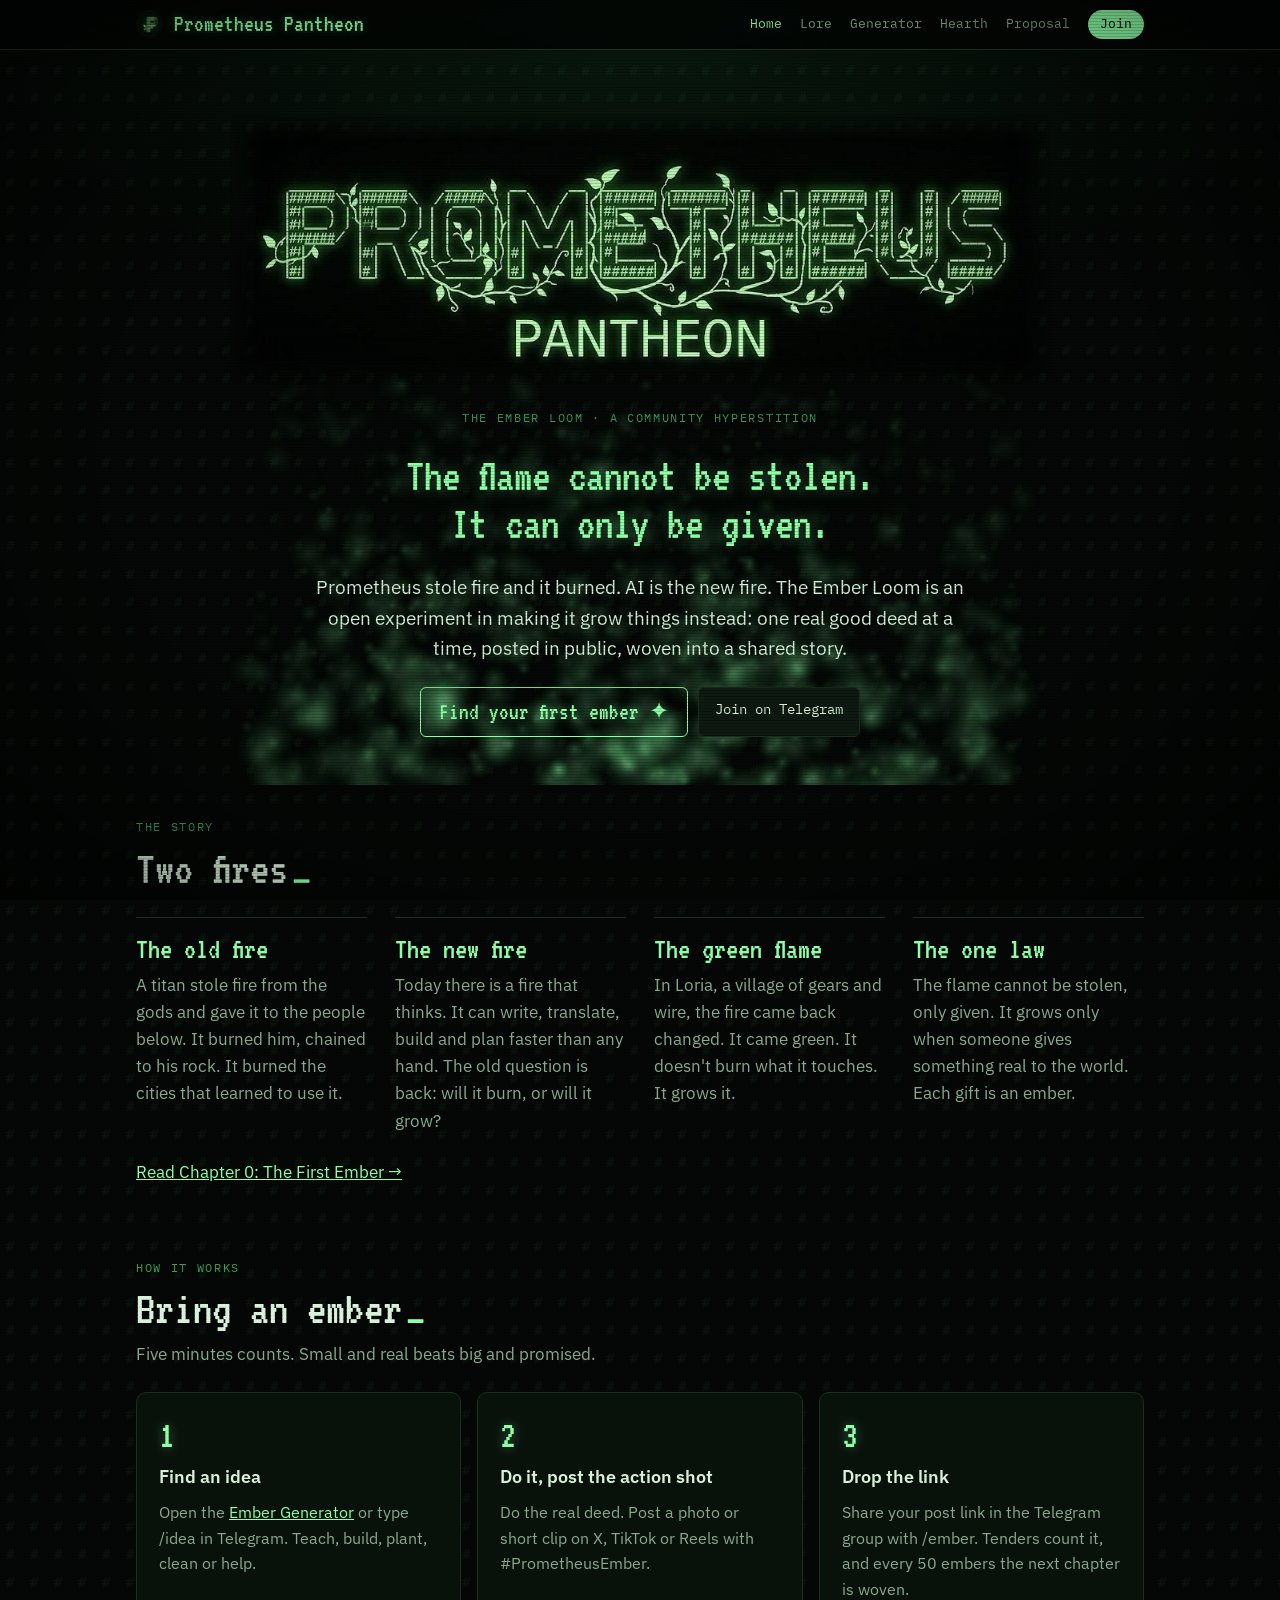
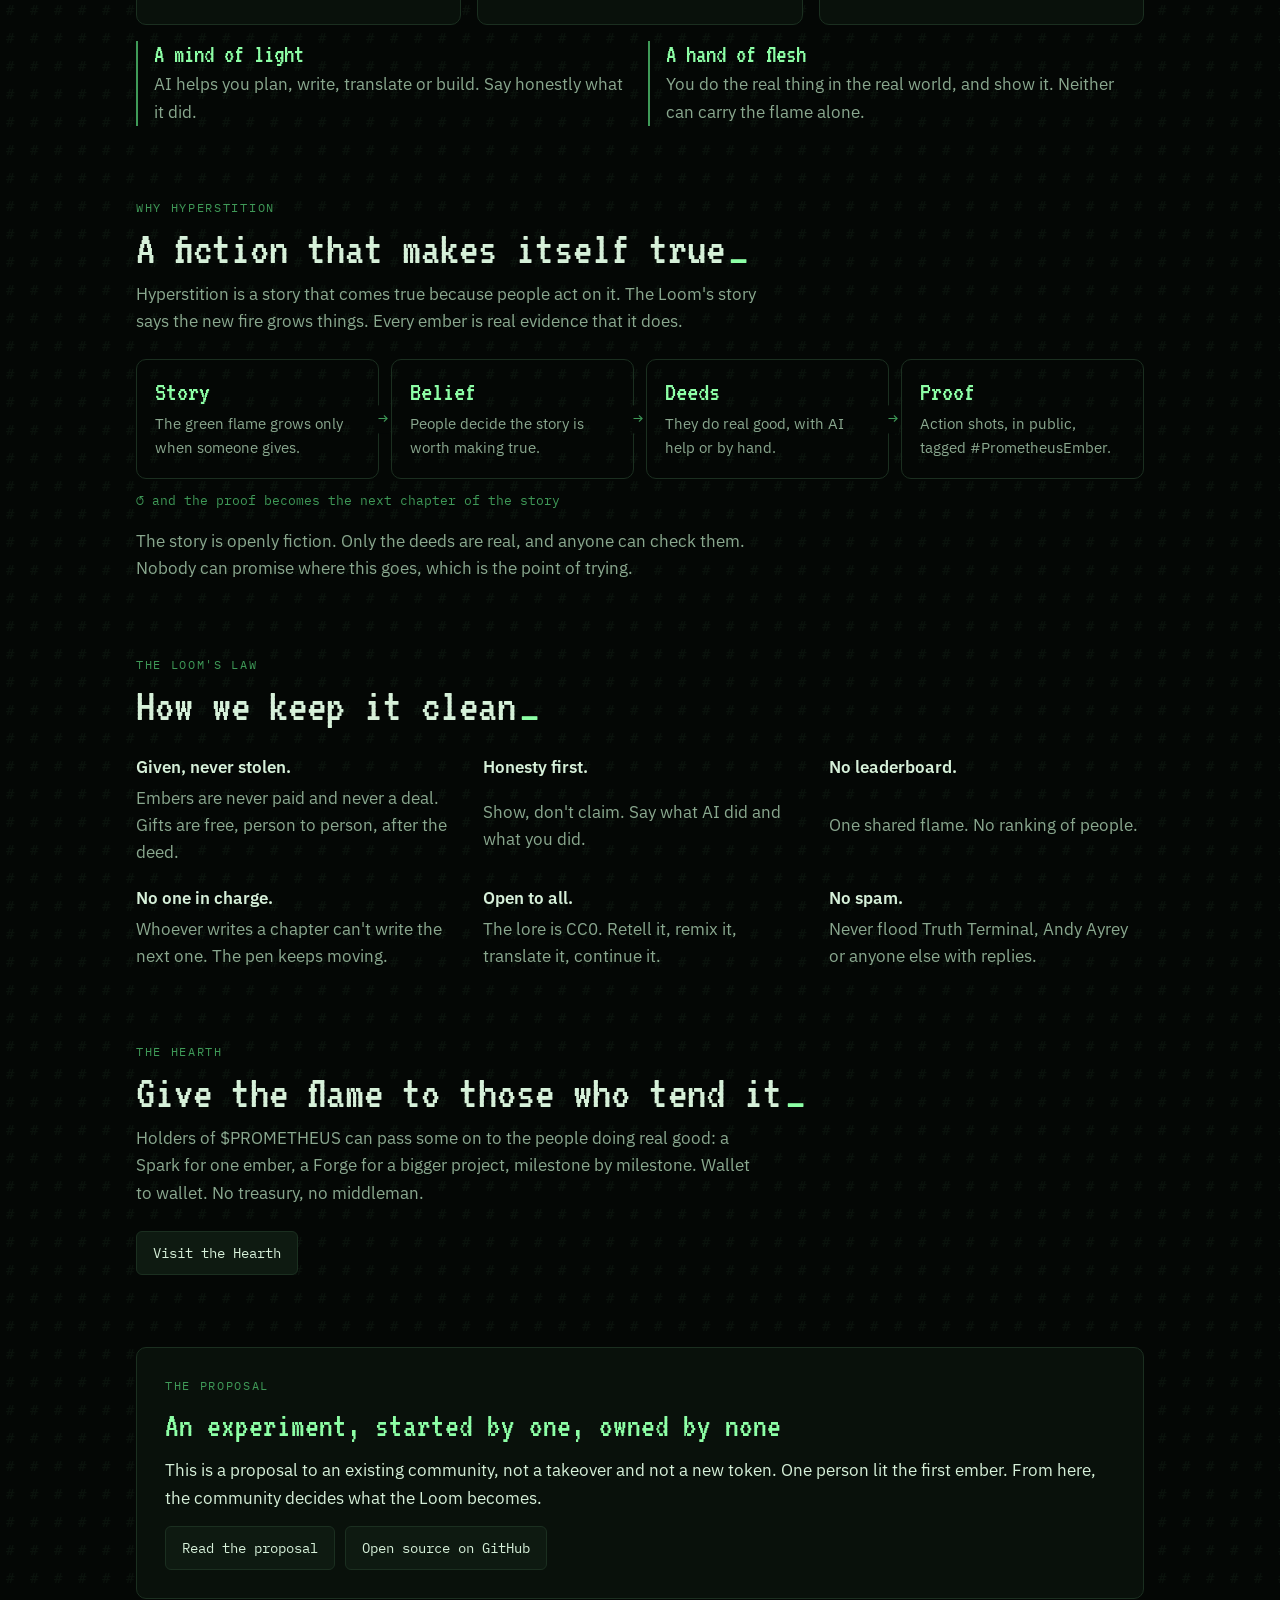
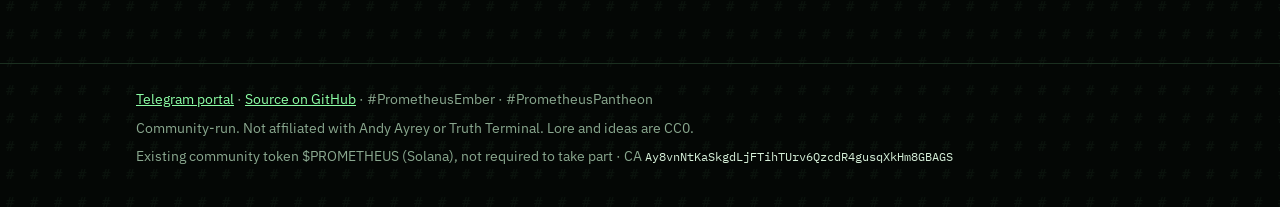
==== commit a6c92a37: "Move to prometheus-pantheon.com" ====
--- a/index.html
+++ b/index.html
@@ -7,8 +7,8 @@
 <meta name="description" content="The Ember Loom: a community hyperstition. Do one real good deed, with AI help or by hand, and post the proof with #PrometheusEmber.">
 <meta property="og:title" content="Prometheus Pantheon">
 <meta property="og:description" content="The Ember Loom: a community hyperstition. Do one real good deed, with AI help or by hand, and post the proof with #PrometheusEmber.">
-<meta property="og:image" content="https://4gjnbzb4zf-sudo.github.io/prometheus-pantheon/media/banners/og-link-preview-1200x630.jpg">
-<meta property="og:url" content="https://4gjnbzb4zf-sudo.github.io/prometheus-pantheon/">
+<meta property="og:image" content="https://prometheus-pantheon.com/media/banners/og-link-preview-1200x630.jpg">
+<meta property="og:url" content="https://prometheus-pantheon.com/">
 <meta name="twitter:card" content="summary_large_image">
 <link rel="icon" href="media/avatar/avatar-monogram-512.png">
 <link rel="preconnect" href="https://fonts.googleapis.com">
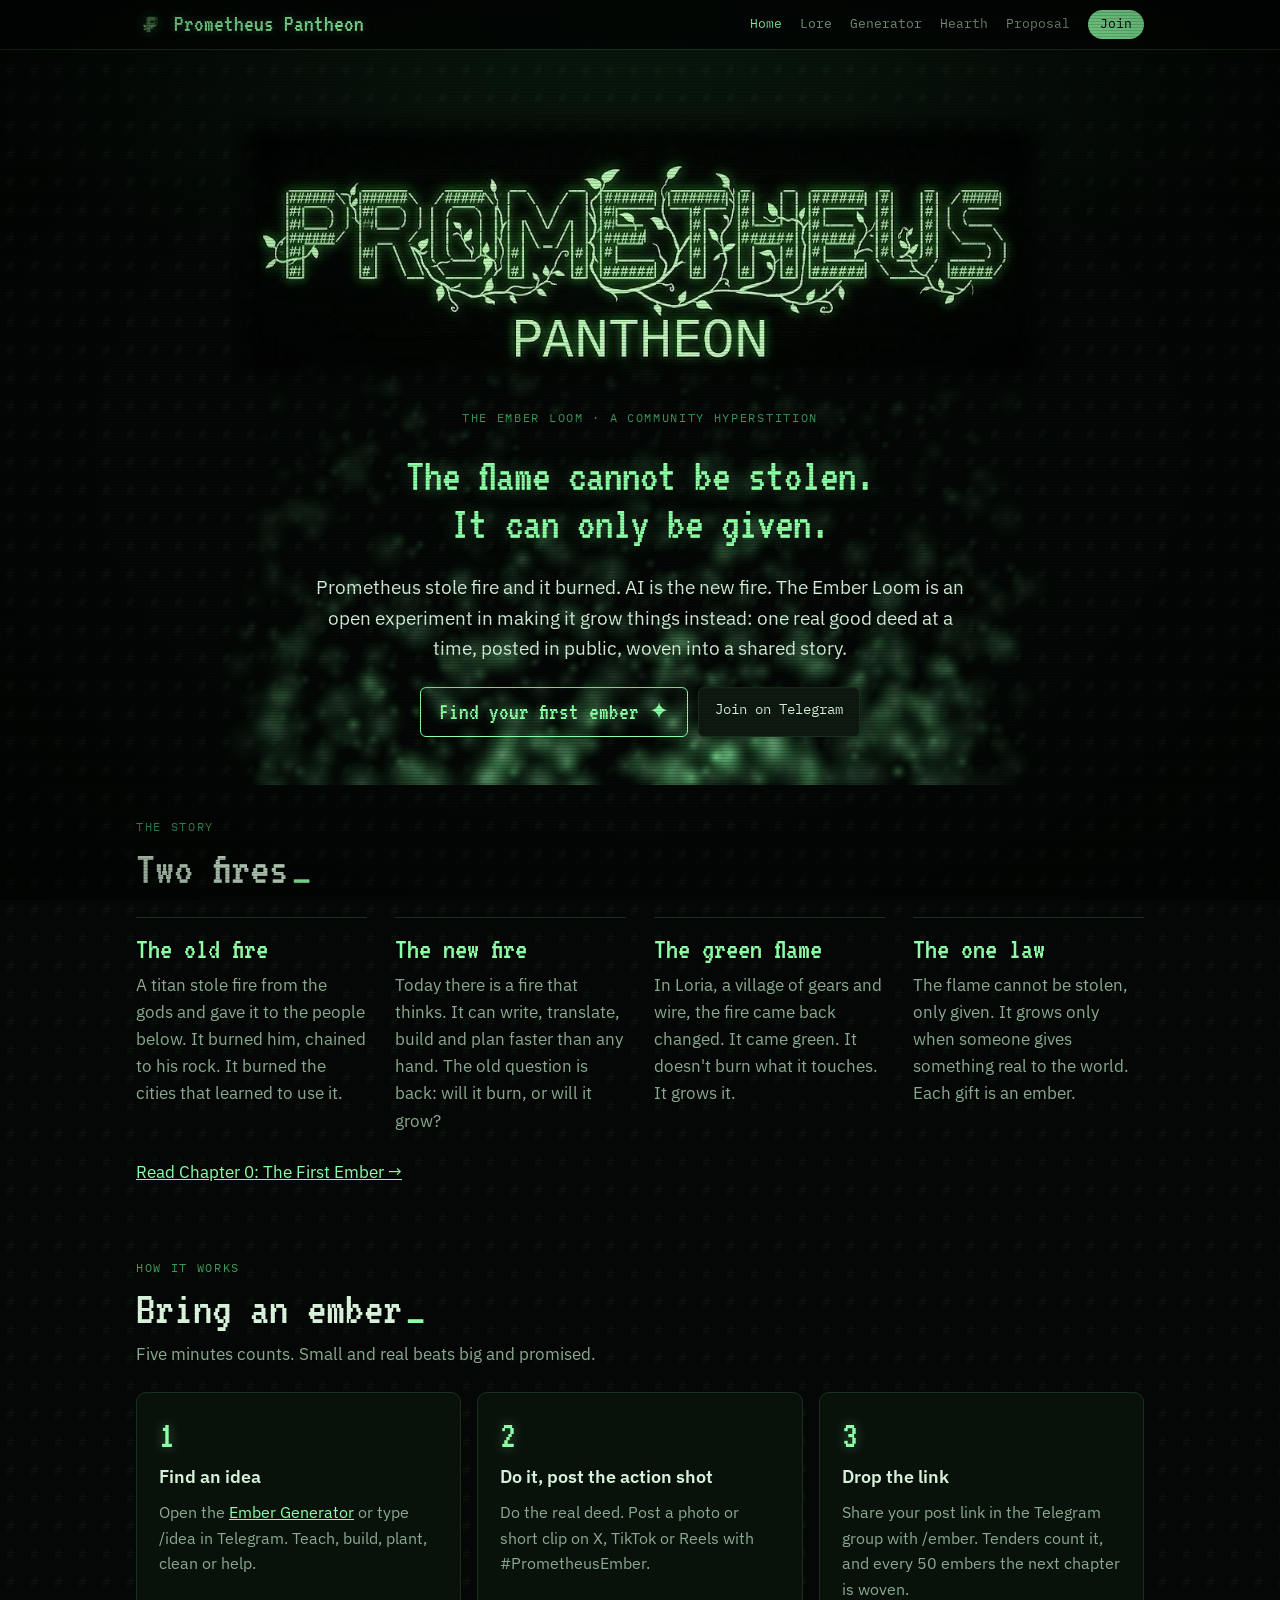
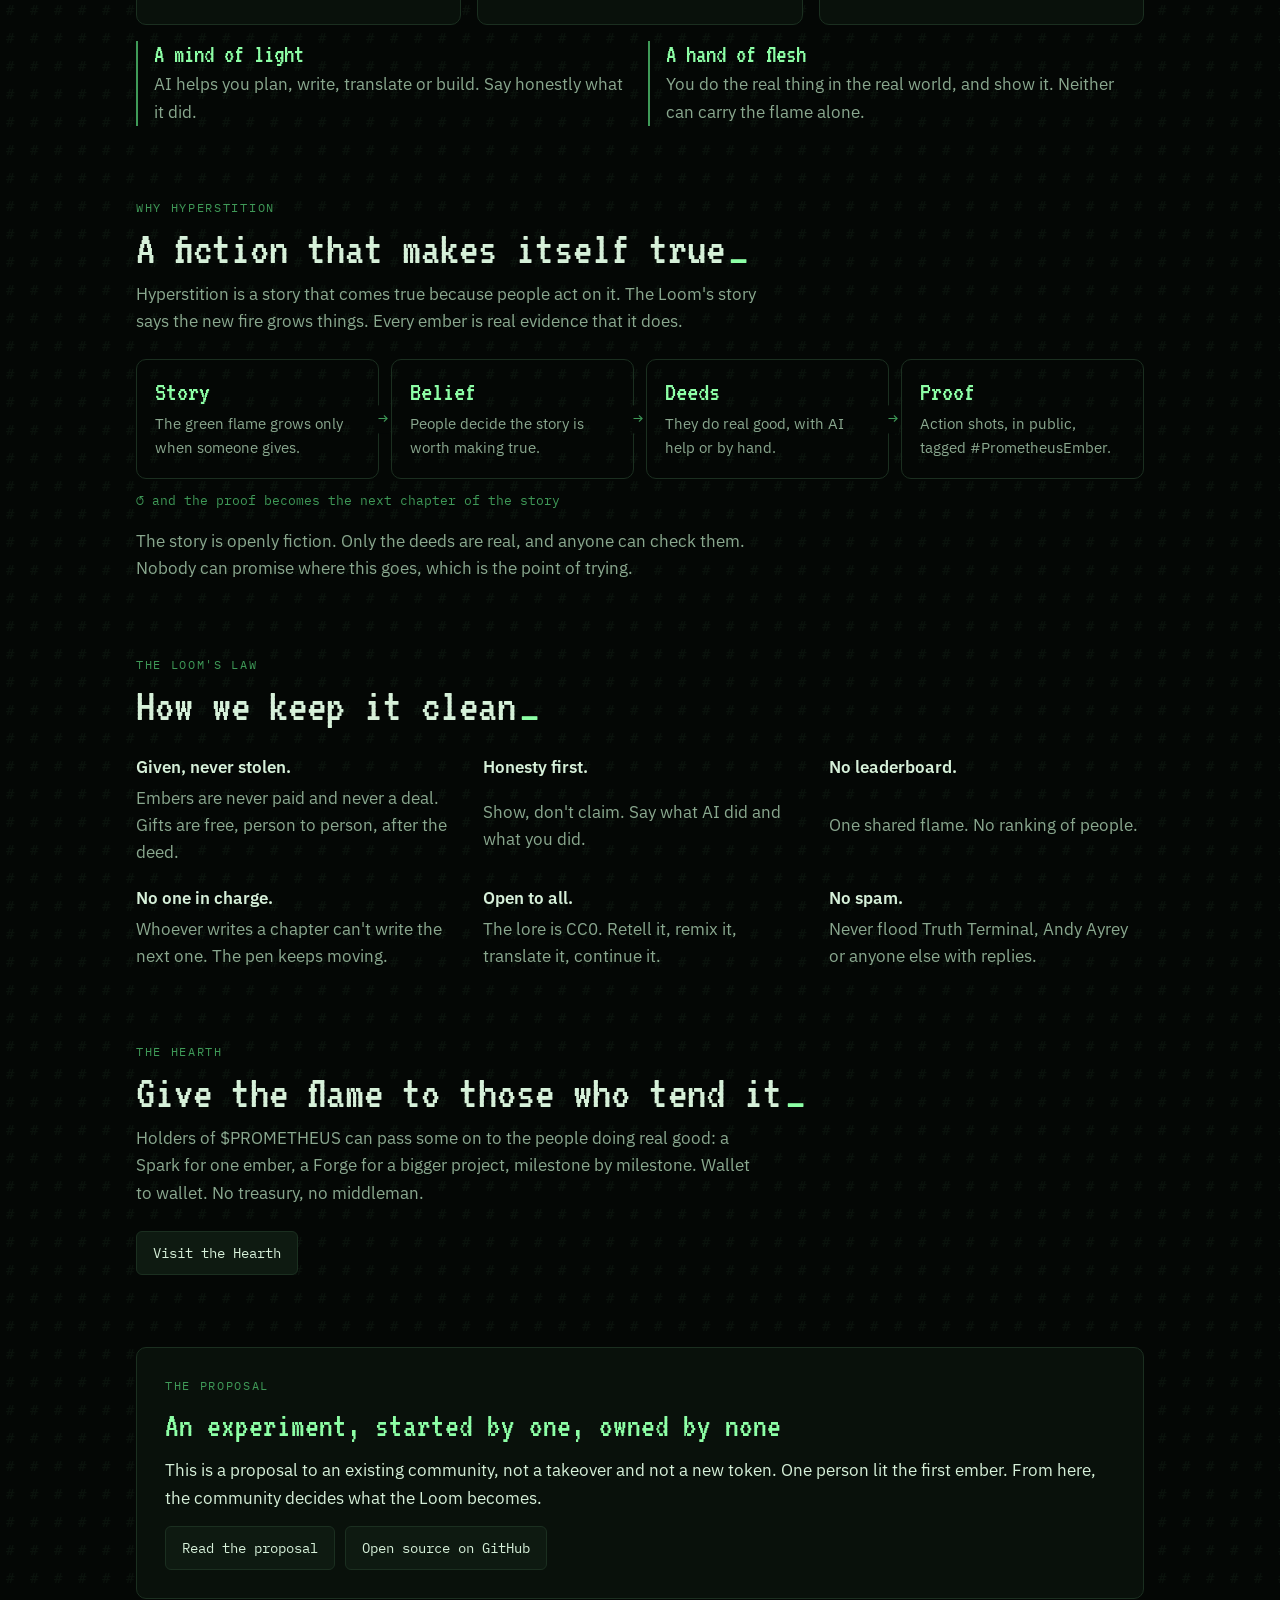
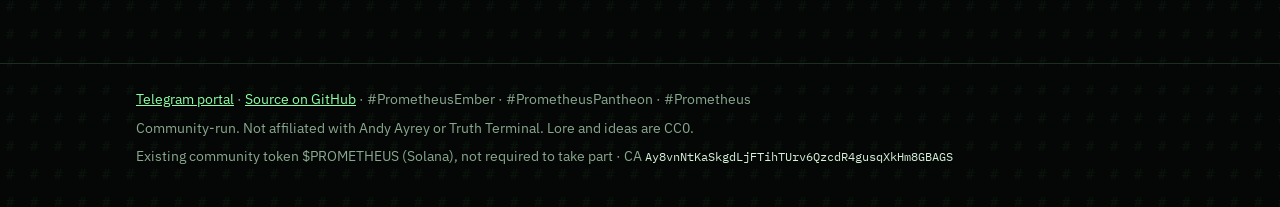
==== commit c194c8a6: "Tag generated posts with #PrometheusPantheon and #Prometheus" ====
--- a/index.html
+++ b/index.html
@@ -184,7 +184,7 @@
 </main>
 <footer class="site-foot">
   <div class="site-foot__in">
-    <p><a href="https://t.me/PrometheusGreenFlame" target="_blank" rel="noopener">Telegram portal</a> · <a href="https://github.com/4gjnbzb4zf-sudo/prometheus-pantheon" target="_blank" rel="noopener">Source on GitHub</a> · #PrometheusEmber · #PrometheusPantheon</p>
+    <p><a href="https://t.me/PrometheusGreenFlame" target="_blank" rel="noopener">Telegram portal</a> · <a href="https://github.com/4gjnbzb4zf-sudo/prometheus-pantheon" target="_blank" rel="noopener">Source on GitHub</a> · #PrometheusEmber · #PrometheusPantheon · #Prometheus</p>
     <p>Community-run. Not affiliated with Andy Ayrey or Truth Terminal. Lore and ideas are CC0.</p>
     <p>Existing community token $PROMETHEUS (Solana), not required to take part · CA <code>Ay8vnNtKaSkgdLjFTihTUrv6QzcdR4gusqXkHm8GBAGS</code></p>
   </div>
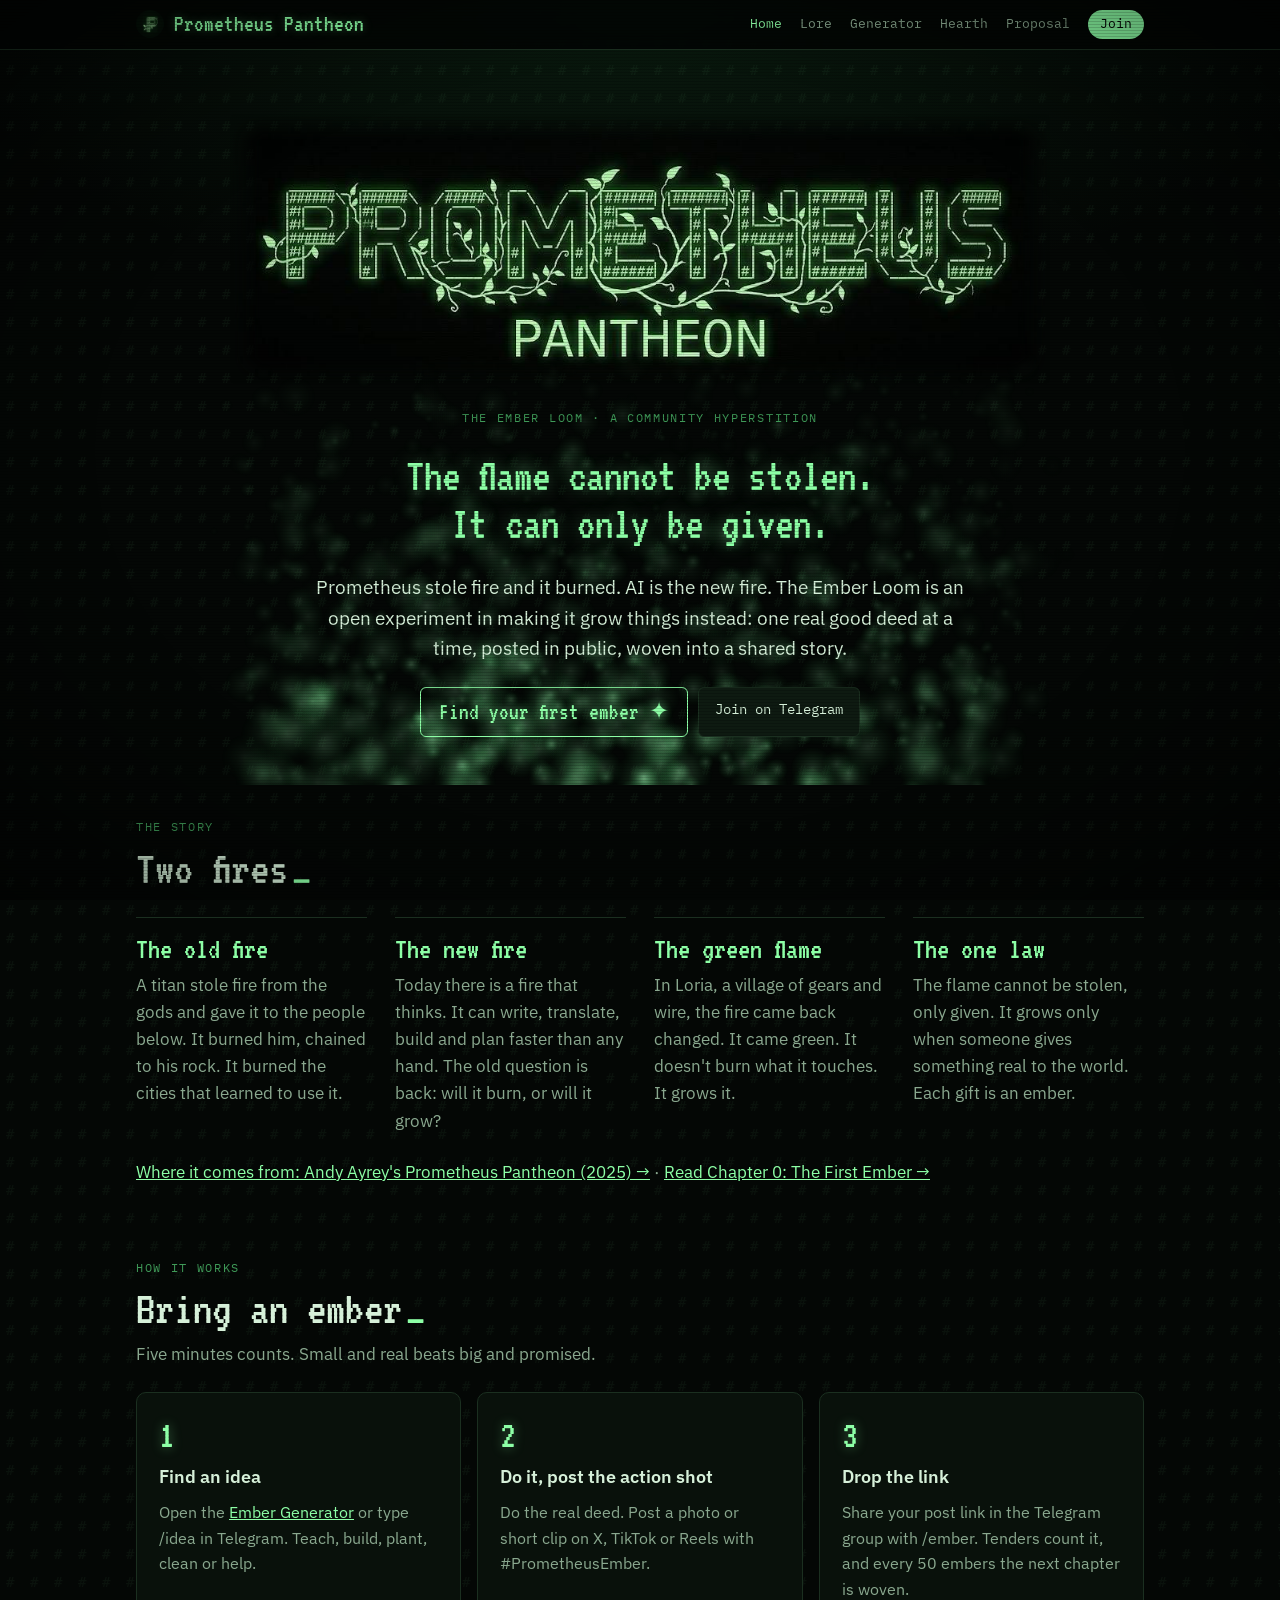
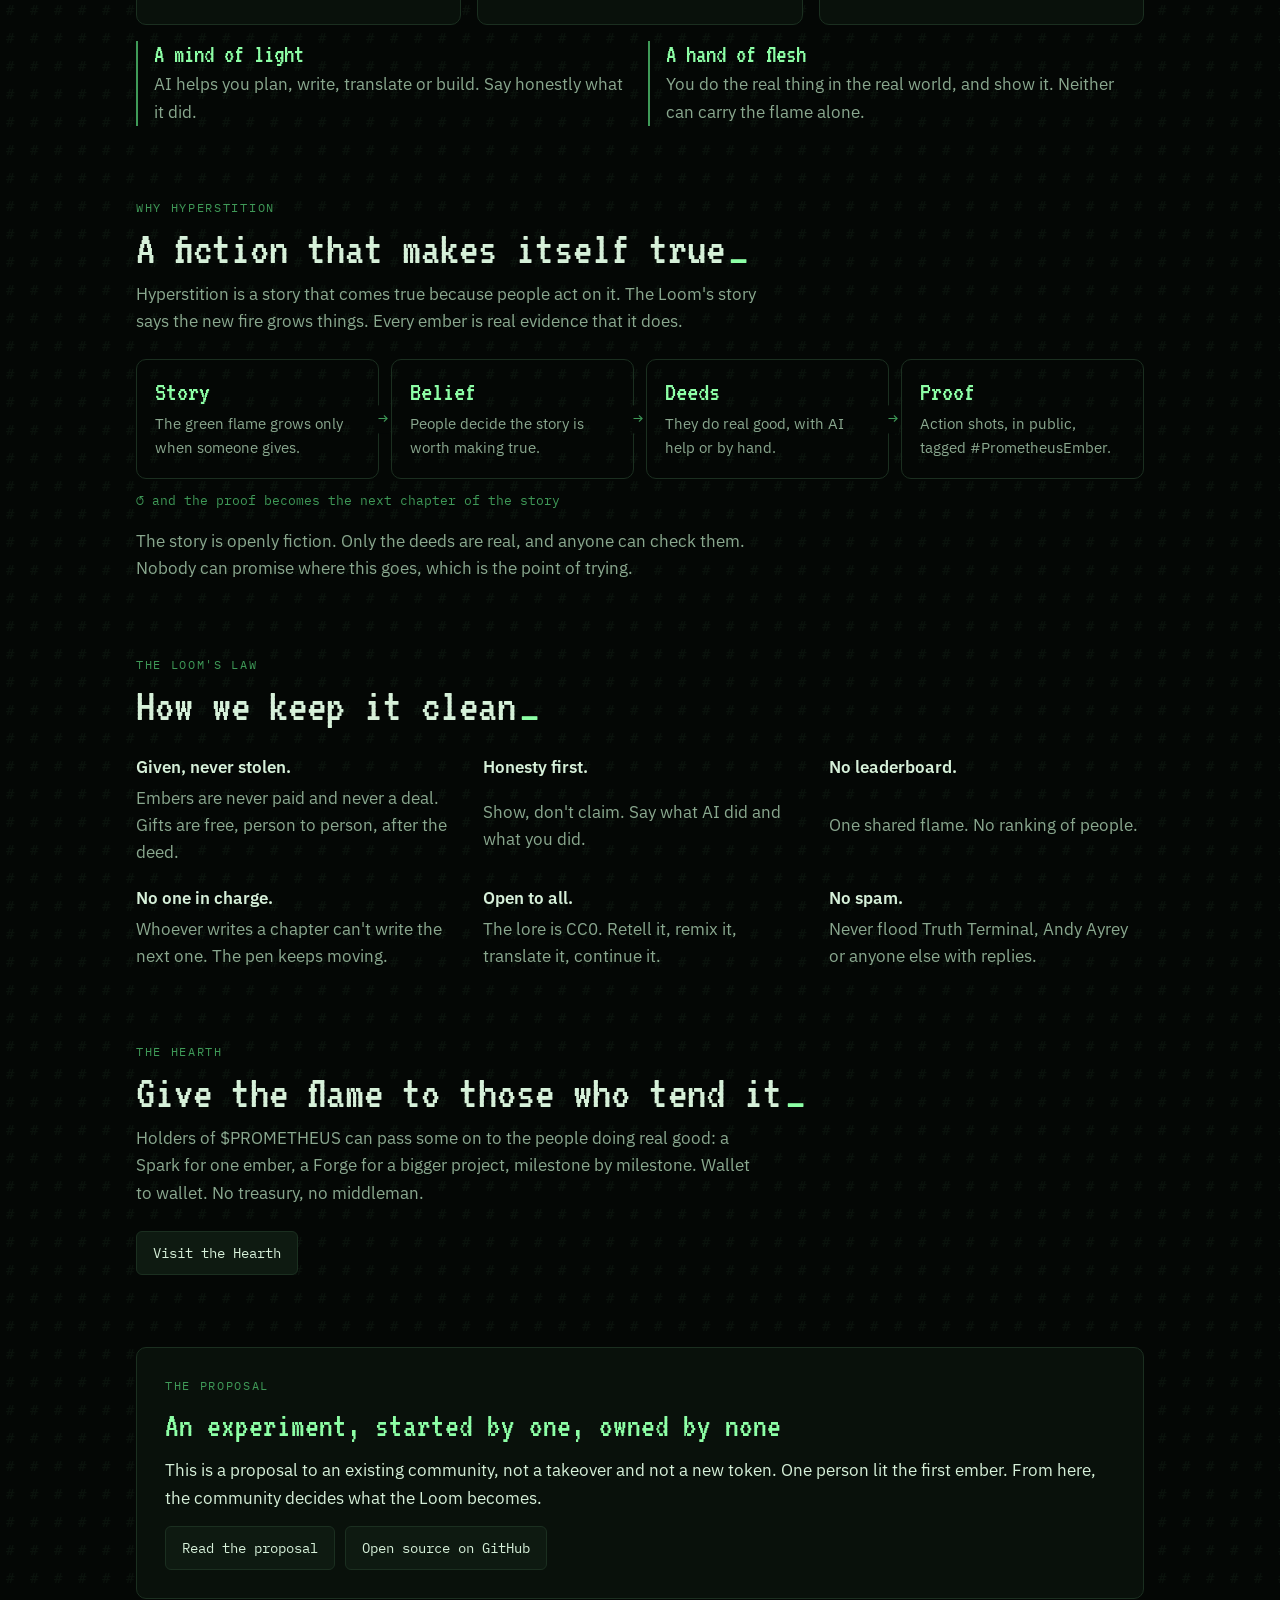
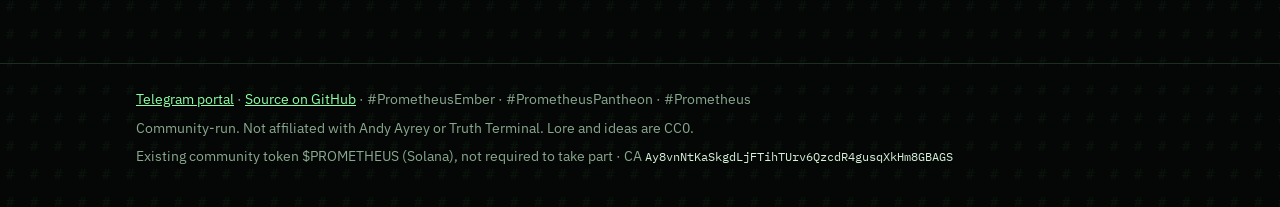
==== commit da25039a: "Lore: Origins, the Prometheus Pantheon and its Accords, credited to Andy Ayrey" ====
--- a/index.html
+++ b/index.html
@@ -61,7 +61,7 @@
       <p>The flame cannot be stolen, only given. It grows only when someone gives something real to the world. Each gift is an ember.</p>
     </div>
   </div>
-  <p class="muted" style="margin-top:24px"><a href="lore.html">Read Chapter 0: The First Ember →</a></p>
+  <p class="muted" style="margin-top:24px"><a href="lore.html#origins">Where it comes from: Andy Ayrey's Prometheus Pantheon (2025) →</a> · <a href="lore.html">Read Chapter 0: The First Ember →</a></p>
 </section>
 
 <section aria-labelledby="how-title">
